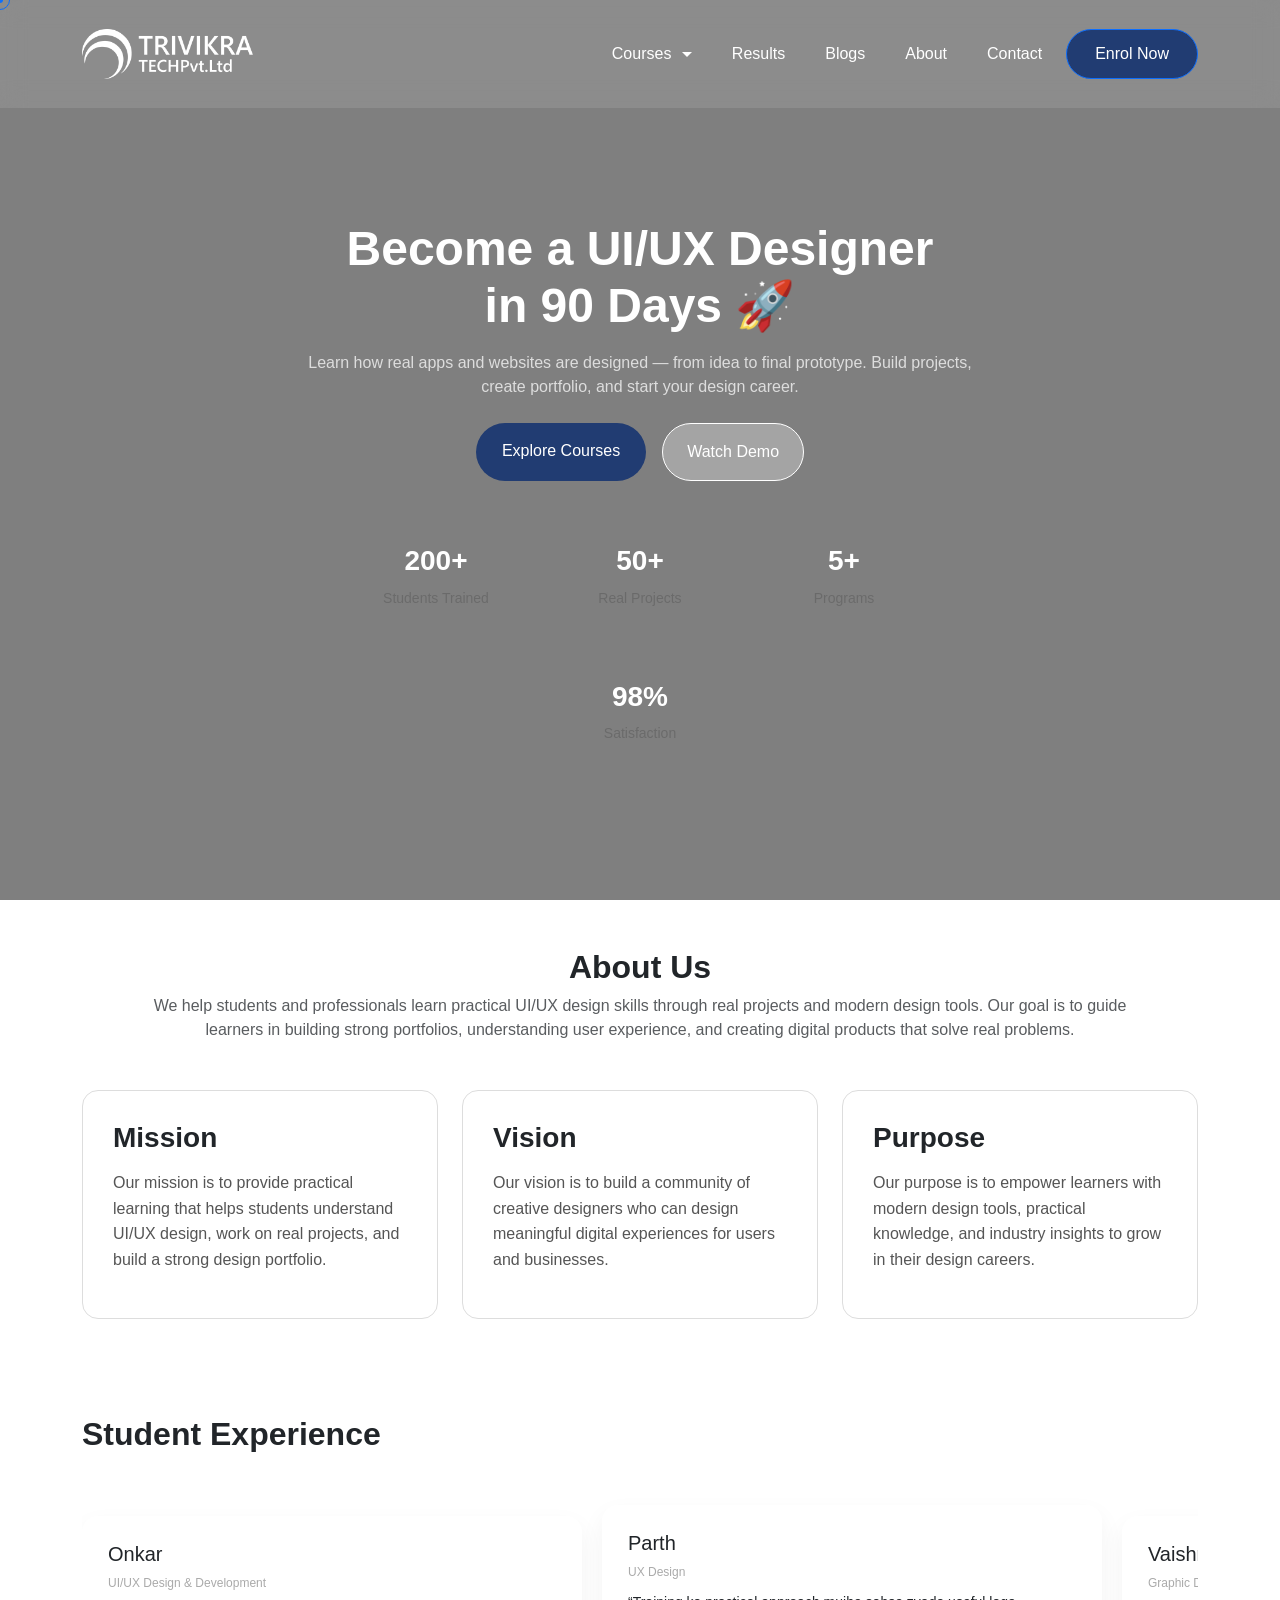
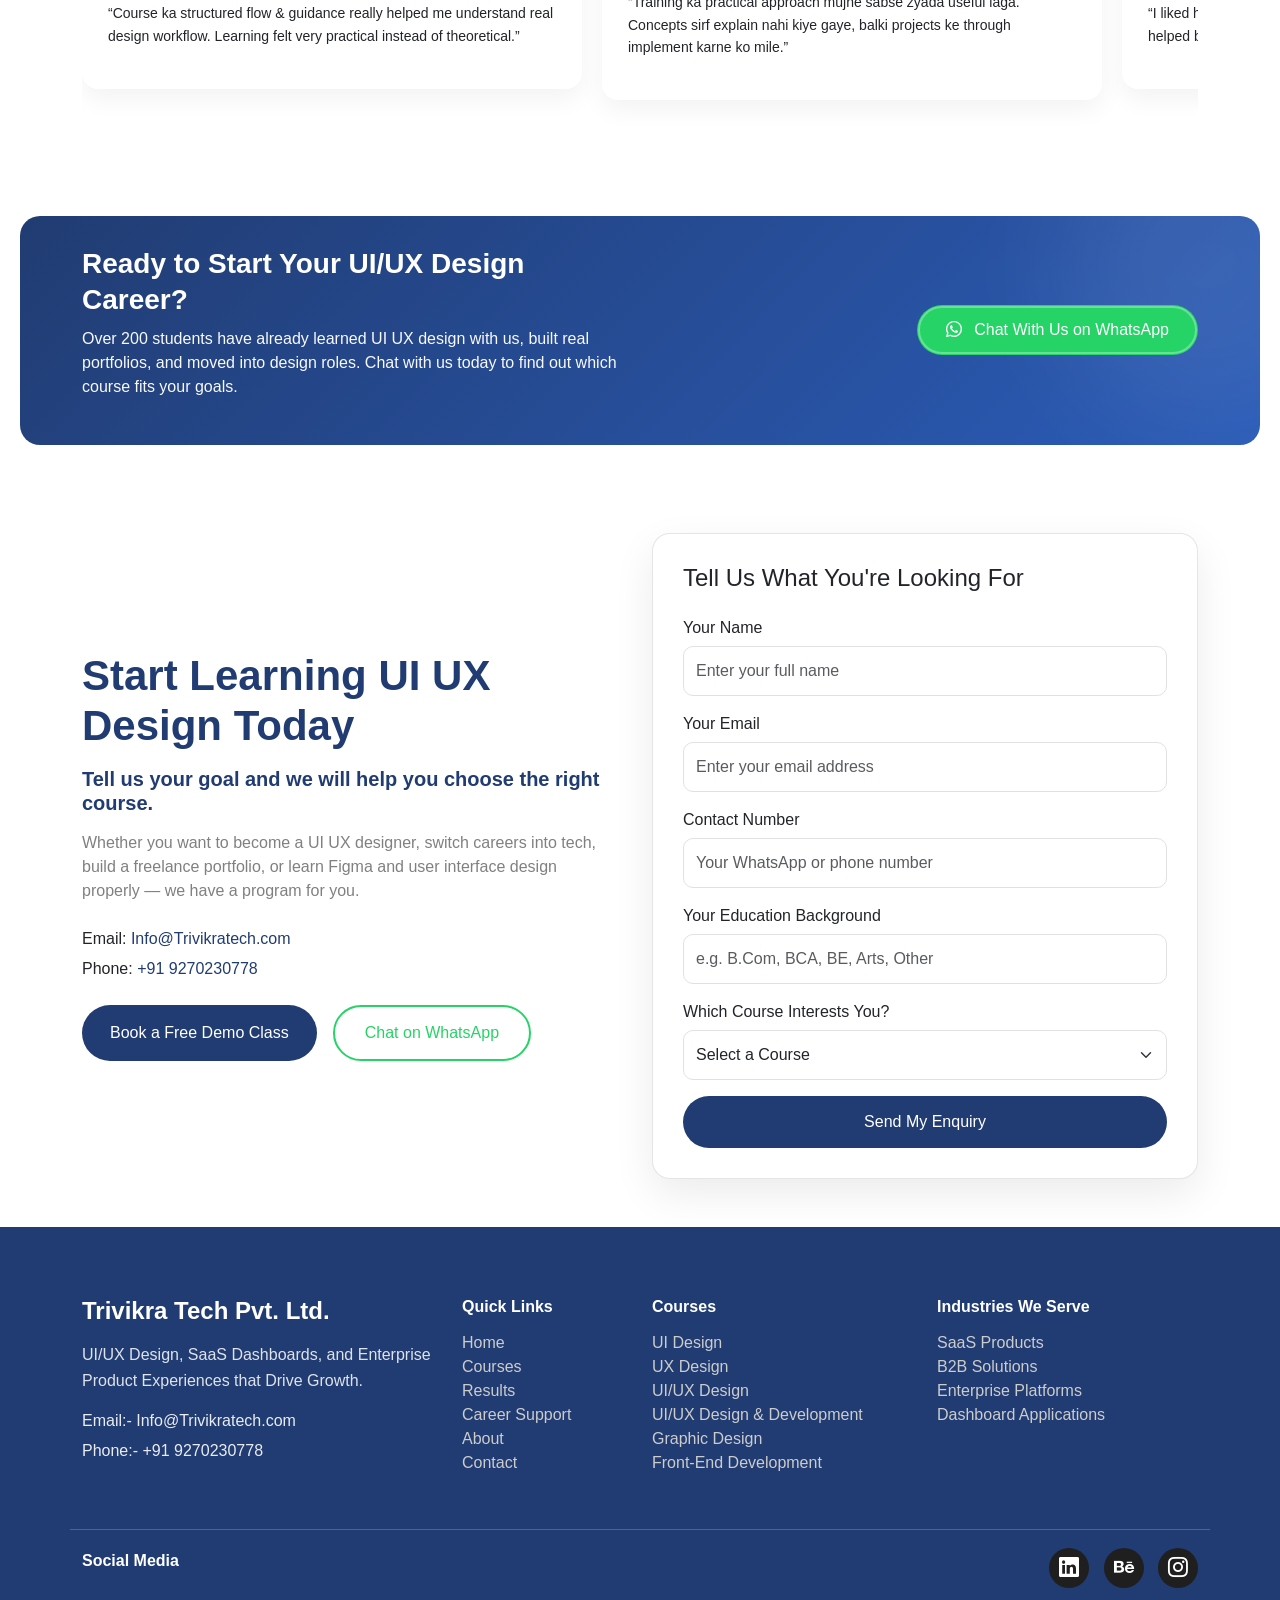
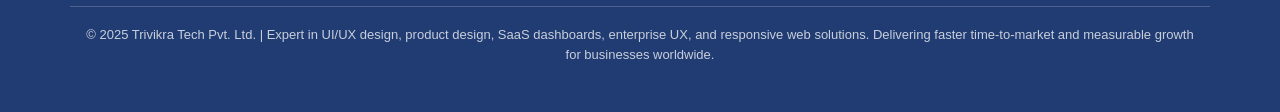
==== about.html @ 6dda4d97 "first commit" ====
<!DOCTYPE html>
<html lang="en">

<head>
    <meta charset="UTF-8">
    <title>about Page</title>
    <meta name="viewport" content="width=device-width, initial-scale=1">

    <!-- Bootstrap -->
    <link href="https://cdn.jsdelivr.net/npm/bootstrap@5.3.2/dist/css/bootstrap.min.css" rel="stylesheet">

    <!-- bootstrap-Icon -->
    <link rel="stylesheet" href="https://cdn.jsdelivr.net/npm/bootstrap-icons@1.11.1/font/bootstrap-icons.css">

    <link rel="stylesheet" href="style.css">
    <link rel="stylesheet" href="./css/course.css">
    <link rel="stylesheet" href="./css/result.css">
</head>

<body>

    <div class="custom-cursor"></div>
<div class="cursor-dot"></div>

    <!-- ✅ Navbar -->
    <nav class="navbar navbar-expand-lg fixed-top glass-nav py-4">
        <div class="container">
            <a class="navbar-brand d-flex align-items-center" href="/index.html">
                <img src="./assets/Logo-white.png" class="logo logo-white img-fluid" alt="Trivikra Tech Logo">

                <img src="./assets/Logo-color.png" class="logo logo-color img-fluid"
                    alt="Trivikra Tech UI UX Design Training">
            </a>

            <button class="navbar-toggler" type="button" data-bs-toggle="collapse" data-bs-target="#nav">
                <span class="navbar-toggler-icon"></span>
            </button>

            <div class="collapse navbar-collapse" id="nav">
                <ul class="navbar-nav ms-auto mb-2 mb-lg-0">

                    <!-- DROPDOWN -->
                    <li class="nav-item dropdown">
                        <a class="nav-link dropdown-toggle text-white" href="#course" role="button">
                            Courses
                        </a>

                        <ul class="dropdown-menu">
                            <li><a class="dropdown-item" href="/ui-design-course.html">UI Design</a></li>
                            <li><a class="dropdown-item" href="/ux-design-course.html">UX Design</a></li>
                            <li><a class="dropdown-item" href="/ui-ux-design-course.html">UI/UX Design</a></li>
                            <li><a class="dropdown-item" href="/ui-ux-development-course.html">UI/UX Design & Development</a></li>
                            <li><a class="dropdown-item" href="graphic-design-course.html">Graphic Design</a></li>
                            <li><a class="dropdown-item" href="frontend-development-course.html">Web Development</a></li>
                        </ul>
                    </li>

                    <li class="nav-item"><a class="nav-link text-white" href="/result.html">Results</a></li>
                    <li class="nav-item"><a class="nav-link text-white" href="/blog.html">Blogs</a></li>
                    <li class="nav-item"><a class="nav-link text-white" href="/about.html">About</a></li>
                    <li class="nav-item"><a class="nav-link text-white" href="/contact.html">Contact</a></li>
                </ul>

                <button class="btn btn-primary ms-lg-3 micro-btn" data-bs-toggle="modal" data-bs-target="#enrolModal">
                    Enrol Now
                </button>
            </div>
        </div>
    </nav>

    <!-- pop up Form -->
    <div class="modal fade" id="enrolModal" tabindex="-1">
        <div class="modal-dialog modal-dialog-centered">
            <div class="modal-content">

                <div class="modal-header">
                    <h5 class="modal-title">Start Your Career Journey</h5>
                    <button type="button" class="btn-close" data-bs-dismiss="modal"></button>
                </div>

                <div class="modal-body">

                    <input type="text" class="form-control mb-3" placeholder="Enter Name">
                    <input type="email" class="form-control mb-3" placeholder="Enter Email">
                    <input type="text" class="form-control mb-3" placeholder="Enter Contact No.">
                    <input type="text" class="form-control mb-3" placeholder="Enter Education">

                    <select class="form-select mb-3">
                        <option>Select Course</option>
                        <option>UI Design</option>
                        <option>UX Design</option>
                        <option>UI UX Design</option>
                        <option>UI UX Design & Development</option>
                        <option>Graphic Design</option>
                        <option>Web Development</option>
                    </select>

                    <button class="btn btn-primary w-100 micro-btn">
                        Submit
                    </button>

                </div>

            </div>
        </div>
    </div>

    <!-- ✅ Hero Section -->
    <section class="hero">

    <!-- Background Video -->
    <video autoplay muted loop playsinline class="bg-video">
        <source src="./assets/Trivikra Tech UI_UX Promo (1).mp4" type="video/mp4">
    </video>

    <!-- Overlay -->
    <div class="overlay"></div>

    <div class="container hero-content text-center">
        <div class="row justify-content-center">

            <div class="col-lg-8 text-white">

                <!-- Heading -->
                <h1 class="hero-title fw-bold">
                    Become a UI/UX Designer <br>
                    in 90 Days 🚀
                </h1>

                <!-- Subtext -->
                <p class="hero-subtext mt-3">
                    Learn how real apps and websites are designed — from idea to final prototype.
                    Build projects, create portfolio, and start your design career.
                </p>

                <!-- CTA -->
                <div class="mt-4 d-flex justify-content-center flex-wrap gap-3">
                    <a href="#course" class="btn btn-primary hero-btn">
                        Explore Courses
                    </a>

                    <a href="#demo" class="hero-secondary-btn  btn-outline-light hero-btn-outline">
                        Watch Demo
                    </a>
                </div>

                <!-- Stats -->
                <div class="row mt-5 justify-content-center stats">

                    <div class="col-6 col-md-3 stat-item">
                        <h3>200+</h3>
                        <small>Students Trained</small>
                    </div>

                    <div class="col-6 col-md-3 stat-item">
                        <h3>50+</h3>
                        <small>Real Projects</small>
                    </div>

                    <div class="col-6 col-md-3 stat-item">
                        <h3>5+</h3>
                        <small>Programs</small>
                    </div>

                    <div class="col-6 col-md-3 stat-item">
                        <h3>98%</h3>
                        <small>Satisfaction</small>
                    </div>

                </div>

            </div>

        </div>
    </div>
</section>

    <!-- About Section -->
    <section class="mv-section py-5">
        <div class="container">

            <!-- About Us Intro -->
            <div class="about-intro text-center mb-5">
                <h2 class="fw-bold">About Us</h2>
                <p class="text-muted mx-auto" style="max-width:1000px;">
                    We help students and professionals learn practical UI/UX design skills through
                    real projects and modern design tools. Our goal is to guide learners in building
                    strong portfolios, understanding user experience, and creating digital products
                    that solve real problems.
                </p>
            </div>

            <div class="row g-4">

                <!-- Mission -->
                <div class="col-lg-4 col-md-6">
                    <div class="mv-card">
                        <h3>Mission</h3>
                        <p>
                            Our mission is to provide practical learning that helps students understand
                            UI/UX design, work on real projects, and build a strong design portfolio.
                        </p>
                    </div>
                </div>

                <!-- Vision -->
                <div class="col-lg-4 col-md-6">
                    <div class="mv-card">
                        <h3>Vision</h3>
                        <p>
                            Our vision is to build a community of creative designers who can design
                            meaningful digital experiences for users and businesses.
                        </p>
                    </div>
                </div>

                <!-- Purpose -->
                <div class="col-lg-4 col-md-6">
                    <div class="mv-card">
                        <h3>Purpose</h3>
                        <p>
                            Our purpose is to empower learners with modern design tools, practical
                            knowledge, and industry insights to grow in their design careers.
                        </p>
                    </div>
                </div>

            </div>

        </div>
    </section>



    <!-- reviews -->
    <section class="student-section py-5">

        <div class="container">

            <h2 class="fw-bold mb-4">Student Experience</h2>

            <!-- Slider Wrapper -->
            <div class="slider">

                <div class="slide-track">

                    <!-- Card -->
                    <div class="review-card">
                        <h5>Onkar</h5>
                        <span class="course">UI/UX Design & Development</span>
                        <p>
                            “Course ka structured flow & guidance really helped me understand
                            real design workflow. Learning felt very practical instead of theoretical.”
                        </p>
                    </div>

                    <div class="review-card">
                        <h5>Parth</h5>
                        <span class="course">UX Design</span>
                        <p>
                            “Training ka practical approach mujhe sabse zyada useful laga.
                            Concepts sirf explain nahi kiye gaye, balki projects ke through implement karne ko mile.”
                        </p>
                    </div>

                    <div class="review-card">
                        <h5>Vaishnavi</h5>
                        <span class="course">Graphic Design</span>
                        <p>
                            “I liked how the sessions were easy to understand.
                            Hands-on practice helped build confidence while working on real projects.”
                        </p>
                    </div>

                    <!-- Duplicate for Infinite Effect 🔥 -->
                    <div class="review-card">
                        <h5>Onkar</h5>
                        <span class="course">UI/UX Design & Development</span>
                        <p>
                            “Course ka structured flow & guidance really helped me understand
                            real design workflow. Learning felt very practical instead of theoretical.”
                        </p>
                    </div>

                    <div class="review-card">
                        <h5>Parth</h5>
                        <span class="course">UX Design</span>
                        <p>
                            “Training ka practical approach mujhe sabse zyada useful laga.
                            Concepts sirf explain nahi kiye gaye, balki projects ke through implement karne ko mile.”
                        </p>
                    </div>

                    <div class="review-card">
                        <h5>Vaishnavi</h5>
                        <span class="course">Graphic Design</span>
                        <p>
                            “I liked how the sessions were easy to understand.
                            Hands-on practice helped build confidence while working on real projects.”
                        </p>
                    </div>

                </div>
            </div>
        </div>
    </section>



    <!-- ✅ CONNECT BANNER -->
    <!-- PURPOSE: Emotional CTA — speaks to career-switcher audience directly -->
    <section class="connect d-flex align-items-center">
        <div class="container">
            <div class="row align-items-center">

                <div class="col-lg-6 text-center text-lg-start">
                    <h2 class="learn-text fw-bold text-white">
                        Ready to Start Your UI/UX Design Career?
                    </h2>
                    <p class="text-light mt-2">
                        Over 200 students have already learned UI UX design with us, built real portfolios,
                        and moved into design roles. Chat with us today to find out which course fits your goals.
                    </p>
                </div>

                <div class="col-lg-6 text-center text-lg-end mt-4 mt-lg-0">
                    <a href="https://wa.me/919270230778?text=Hi%20Trivikra%20Tech,%20I%20am%20interested%20in%20your%20UI%20UX%20design%20courses."
                        target="_blank" rel="noopener noreferrer" class="btn whats-app"
                        aria-label="Connect with Trivikra Tech on WhatsApp to learn about UI UX courses">
                        <i class="bi bi-whatsapp me-2" aria-hidden="true"></i>
                        Chat With Us on WhatsApp
                    </a>
                </div>

            </div>
        </div>
    </section>




    <!-- ========Form ====== -->
    <section class="contact-section py-5">
        <div class="container">
            <div class="row align-items-center">

                <!-- LEFT CONTENT -->
                <div class="col-lg-6 mb-5 mb-lg-0">

                    <h2 class="contact-heading">
                        Start Learning UI UX Design Today
                    </h2>

                    <h5 class="contact-subheading mt-3">
                        Tell us your goal and we will help you choose the right course.
                    </h5>

                    <p class="contact-text mt-3">
                        Whether you want to become a UI UX designer, switch careers into tech,
                        build a freelance portfolio, or learn Figma and user interface design properly —
                        we have a program for you.
                    </p>

                    <div class="contact-info mt-4">
                        <p>Email: <a href="mailto:Info@Trivikratech.com">Info@Trivikratech.com</a></p>
                        <p>Phone: <a href="tel:+919270230778">+91 9270230778</a></p>
                    </div>

                    <div class="d-flex flex-wrap gap-3 mt-4">
                        <button class="demo-btn" type="button">Book a Free Demo Class</button>

                        <a href="https://wa.me/919270230778?text=Hi%20Trivikra%20Tech,%20I%20am%20interested%20in%20your%20UI%20UX%20design%20courses."
                            target="_blank" class="btn whatsapp-btn">
                            Chat on WhatsApp
                        </a>
                    </div>

                </div>

                <!-- RIGHT FORM -->
                <div class="col-lg-6">

                    <form class="contact-form-card">

                        <h4 class="mb-4">Tell Us What You're Looking For</h4>

                        <!-- NAME -->
                        <div class="mb-3">
                            <label for="contactName">Your Name</label>
                            <input type="text" id="contactName" class="form-control" placeholder="Enter your full name"
                                required>
                        </div>

                        <!-- EMAIL -->
                        <div class="mb-3">
                            <label for="contactEmail">Your Email</label>
                            <input type="email" id="contactEmail" class="form-control"
                                placeholder="Enter your email address" required>
                        </div>

                        <!-- PHONE -->
                        <div class="mb-3">
                            <label for="contactPhone">Contact Number</label>
                            <input type="tel" id="contactPhone" class="form-control"
                                placeholder="Your WhatsApp or phone number" required>
                        </div>

                        <!-- EDUCATION -->
                        <div class="mb-3">
                            <label for="contactEducation">Your Education Background</label>
                            <input type="text" id="contactEducation" class="form-control"
                                placeholder="e.g. B.Com, BCA, BE, Arts, Other">
                        </div>

                        <!-- COURSE -->
                        <div class="mb-3">
                            <label for="contactService">Which Course Interests You?</label>
                            <select id="contactService" class="form-select" required>
                                <option value="">Select a Course</option>
                                <option>UI Design</option>
                                <option>UX Design</option>
                                <option>UI/UX Design</option>
                                <option>UI/UX Design & Development</option>
                                <option>Front-end Development</option>
                                <option>Graphic Design</option>
                                <option>Not Sure — Help Me Choose</option>
                            </select>
                        </div>

                        <!-- BUTTON -->
                        <button type="button" class="btn submit-btn w-100">
                            Send My Enquiry
                        </button>

                    </form>

                </div>

            </div>
        </div>
    </section>


    <!-- ========Footer========= -->
    <footer class="footer-section">
        <div class="container">

            <div class="row footer-top">

                <!-- LEFT BRAND -->
                <div class="col-lg-4 col-md-6 mb-4">

                    <h4 class="footer-title">Trivikra Tech Pvt. Ltd.</h4>

                    <p class="footer-text mt-3">
                        UI/UX Design, SaaS Dashboards, and Enterprise
                        Product Experiences that Drive Growth.
                    </p>

                    <!-- Contact -->
                    <div class="footer-contact mt-3">
                        <p>Email:- Info@Trivikratech.com</p>
                        <p>Phone:- +91 9270230778</p>
                    </div>

                </div>

                <!-- QUICK LINKS -->
                <div class="col-lg-2 col-md-6 col-6 mb-4">
                    <h6 class="footer-heading">Quick Links</h6>
                    <ul class="footer-links">
                        <li><a href="/">Home</a></li>
                        <li><a href="/#course">Courses</a></li>
                        <li><a href="/result.html">Results</a></li>
                        <li><a href="/career.html">Career Support</a></li>
                        <li><a href="/about.html">About</a></li>
                        <li><a href="/contact.html">Contact</a></li>
                    </ul>
                </div>

                <!-- COURSES -->
                <div class="col-lg-3 col-md-6 col-6 mb-4">
                    <h6 class="footer-heading">Courses</h6>
                    <ul class="footer-links">
                        <li><a href="/ui-design-course.html">UI Design</a></li>
                        <li><a href="/ux-design-course.html">UX Design</a></li>
                        <li><a href="/ui-ux-design-course.html">UI/UX Design</a></li>
                        <li><a href="/ui-ux-development-course.html">UI/UX Design & Development</a></li>
                        <li><a href="/graphic-design-course.html">Graphic Design</a></li>
                        <li><a href="/frontend-development-course.html">Front-End Development</a></li>
                    </ul>
                </div>

                <!-- INDUSTRIES -->
                <div class="col-lg-3 col-md-6 mb-4">
                    <h6 class="footer-heading">Industries We Serve</h6>
                    <ul class="footer-links">
                        <li><a href="#">SaaS Products</a></li>
                        <li><a href="#">B2B Solutions</a></li>
                        <li><a href="#">Enterprise Platforms</a></li>
                        <li><a href="#">Dashboard Applications</a></li>
                    </ul>
                </div>

            </div>

            <!-- SOCIAL -->
            <div class="row footer-middle align-items-center">

                <div class="col-md-6 mb-3 mb-md-0">
                    <h6 class="footer-heading">Social Media</h6>
                </div>

                <div class="col-md-6 text-md-end footer-social">
                    <a href="https://www.linkedin.com/company/trivikratech">
                        <i class="bi bi-linkedin"></i>
                    </a>
                    <a href="https://www.linkedin.com/company/trivikratech">
                        <i class="bi bi-behance"></i>
                    </a>
                    <a href="https://www.linkedin.com/company/trivikratech">
                        <i class="bi bi-instagram"></i>
                    </a>

                </div>

            </div>

            <!-- COPYRIGHT -->
            <div class="row footer-bottom">
                <div class="col text-center">
                    <p>
                        © 2025 Trivikra Tech Pvt. Ltd. | Expert in UI/UX design, product design,
                        SaaS dashboards, enterprise UX, and responsive web solutions.
                        Delivering faster time-to-market and measurable growth for businesses worldwide.
                    </p>
                </div>
            </div>

        </div>
    </footer>

    <!-- Bootstrap JS -->
    <script src="https://cdn.jsdelivr.net/npm/bootstrap@5.3.2/dist/js/bootstrap.bundle.min.js"></script>
    <script src="script.js"></script>

</body>

</html>
---- style.css ----
/* ================= RESET ================= */

body,
html {
  margin: 0;
  padding: 0;
  font-family: 'Segoe UI', sans-serif;
  height: 100%;
  cursor: none;
}





/* Main cursor circle */
.custom-cursor {
  width: 20px;
  height: 20px;
  border: 1px solid #0d6efd;
  border-radius: 50%;
  position: fixed;
  pointer-events: none;
  transform: translate(-50%, -50%);
  transition:
    width 0.2s ease,
    height 0.2s ease,
    background 0.2s ease,
    transform 0.1s ease;
  z-index: 999999;
}

/* Cursor inner dot */
.cursor-dot {
  width: 6px;
  height: 6px;
  background: #0d6efd;
  border-radius: 50%;
  position: fixed;
  pointer-events: none;
  transform: translate(-50%, -50%);
  z-index: 999999;
}

/* Hover effect */
.custom-cursor.hover {
  width: 30px;
  height: 30px;
  background: rgba(13, 110, 253, 0.1);
}

/* Disable cursor on mobile */
@media (max-width:768px) {

  body {
    cursor: auto;
  }

  .custom-cursor,
  .cursor-dot {
    display: none;
  }

}


/* ================= NAVBAR ================= */


/* Glass Navbar */
.glass-nav {
  font-size: 16px;
  font-weight: 200;
  background: rgba(255, 255, 255, 0.1) !important;
  backdrop-filter: blur(12px);
  -webkit-backdrop-filter: blur(12px);
  transition: all 0.35s ease;
  z-index: 9999;
  padding: 14px 0;
}

/* Scrolled */
.glass-nav.scrolled {
  background: white !important;
  box-shadow: 0 8px 30px rgba(0, 0, 0, 0.08);
  backdrop-filter: blur(6px);
  padding: 10px 0;
}

/* Links */
.glass-nav.scrolled .nav-link {
  color: black !important;
}

/* Desktop spacing */
@media (min-width: 992px) {
  .navbar-nav {
    gap: 24px;
  }
}

/* Toggler icon fix */
.navbar-toggler-icon {
  filter: invert(1);
}

.glass-nav.scrolled .navbar-toggler-icon {
  filter: invert(0);
}

/* ================= NAV UNDERLINE ================= */

.navbar-nav .nav-link:not(.dropdown-toggle) {
  position: relative;
  display: inline-block;
  padding-bottom: 5px;
}

.navbar-nav .nav-link:not(.dropdown-toggle)::after {
  content: "";
  position: absolute;
  left: 50%;
  bottom: 0;
  width: 0%;
  height: 2px;
  background: #ffffff;
  transition: all 0.3s ease;
  transform: translateX(-50%);
}

.navbar-nav .nav-link:not(.dropdown-toggle):hover::after {
  width: 100%;
}

/* Scroll pe underline dark */
.glass-nav.scrolled .nav-link:not(.dropdown-toggle)::after {
  background: #213C72;
}

/* Fix dropdown arrow */
.dropdown-toggle::after {
  margin-left: 6px;
  vertical-align: middle;
  border-top: 0.35em solid currentColor;
  border-right: 0.35em solid transparent;
  border-left: 0.35em solid transparent;
  border-bottom: 0;
}

/* ================= DROPDOWN ANIMATION ================= */

.dropdown-menu {
  background: white;
  border-radius: 10px;
  padding: 10px;
  opacity: 0;
  visibility: hidden;
  transform: translateY(-10px);
  transition: all 0.25s ease;
}

.dropdown-menu.show {
  opacity: 1;
  visibility: visible;
  transform: translateY(0);
}


/* ================= LOGO ================= */

.logo {
  height: 50px;
  width: auto;
  transition: all 0.3s ease;
}

.logo-color {
  display: none;
}


/* Logo Control */
.logo-color {
  display: none;
}

.glass-nav.scrolled .logo-white {
  display: none;
}

.glass-nav.scrolled .logo-color {
  display: block;
}

/* Tablet */
@media (max-width: 992px) {
  .logo {
    height: 50px;
  }
}

/* Mobile */
@media (max-width: 576px) {
  .logo {
    height: 40px;
  }
}

/* ================= DROPDOWN ================= */

.dropdown-menu {
  background: rgba(255, 255, 255, 0.85); /* more solid */
  backdrop-filter: blur(10px);
  -webkit-backdrop-filter: blur(10px);

  border: 1px solid rgba(0, 0, 0, 0.08);
  border-radius: 12px;
  padding: 12px;

  display: block;
  opacity: 0;
  transform: translateY(-10px);
  visibility: hidden;

  box-shadow: 0 15px 40px rgba(0, 0, 0, 0.2);

  transition: all 0.25s ease;
}

.dropdown-menu.show {
  opacity: 1;
  transform: translateY(0);
  visibility: visible;
  animation: smoothDrop 0.3s ease;

  box-shadow: 0 18px 45px rgba(0, 0, 0, 0.22);
}

@keyframes smoothDrop {
  0% {
    transform: translateY(-6px);
  }

  100% {
    transform: translateY(0);
  }
}

.dropdown-item {
  color: #111; /* darker text */
  font-weight: 500;
}

.dropdown-item:hover {
  border-radius: 50px;
  background: #213C72;
  color: #fff;
}

.dropdown-item:active {
  
  transform: scale(0.96);
  background: rgba(33, 60, 114, 0.9);
  color: white;
}


/*  Stats */
.stats {
  margin: auto;
  max-width: 900px;   /* responsive width */
  width: 100%;
  gap: 20px;
}

.stat-item {
  text-align: center;
  padding: 15px;
}

.stat-item h3 {
  font-size: 28px;
  font-weight: 700;
}

.stat-item small {
  color: #666;
}

/* ================= HERO ================= */

.hero {
  position: relative;
  min-height: 100vh;
  display: flex;
  align-items: center;
  overflow: hidden;
}

/* VIDEO */
.bg-video {
  position: absolute;
  width: 100%;
  height: 100%;
  object-fit: cover;
  filter: blur(3px) brightness(0.7);
  transform: scale(1.05);
}

/* OVERLAY */
.overlay {
  position: absolute;
  inset: 0;
  background: linear-gradient(
    135deg,
    rgba(0, 0, 0, 0.7),
    rgba(33, 60, 114, 0.6)
  );
}

/* CONTENT */
.hero {
  position: relative;
  min-height: 100vh;
  display: flex;
  align-items: center;
  overflow: hidden;
}

.bg-video {
  position: absolute;
  width: 100%;
  height: 100%;
  object-fit: cover;
}

.overlay {
  position: absolute;
  inset: 0;
  background: rgba(0, 0, 0, 0.5);
}

.hero-content {
  position: relative;
  z-index: 2;
  margin-top: 100px;
}

.main-content{
  max-width: 1120px;
  margin: 0 auto;
}

.hold-content{
  max-width: 870px;
  width: 100%;
  margin: 0 auto;
}

.hero-title {
  font-size: 48px;
  line-height: 1.2;
}

.hero-subtext {
  font-size: 16px;
  color: #ddd;
  max-width: 700px;
  margin: 0 auto;
}

.hero-btn {
  border: none;
    padding: 16px 26px;
    border-radius: 50px;
    background: #213C72;
    font-weight: 500;
    transition: 0.3s;
}

.hero-btn:hover{
  border: none;
  background: #213C72;
  transform: translateY(-3px);
   box-shadow: 0 15px 40px rgba(0, 0, 0, 0.2);
}


.hero-secondary-btn {
    border: 1px solid white;
    padding: 16px 24px;
    border-radius: 50px;
    background: #ffffff4a;
    color: white;
    text-decoration: none;
    font-size: 16px;
    font-weight: 100;
    transition: 0.3s;
}


.hero-secondary-btn:hover{
  transform: translateY(-3px);
  box-shadow: 0 15px 40px rgba(0, 0, 0, 0.2);
}


@media (max-width: 768px) {
  .hero-title { font-size: 28px; }
  .hero-content { margin-top: 60px; }
}



/* ================= FORM CARD ================= */

.form-card {
  /* margin: 0px 30px; */
  background: white;
  padding: 35px;
  border-radius: 15px;
  box-shadow: 0 15px 40px rgba(0, 0, 0, 0.2);
}

/* Desktop breathing space */
@media (min-width: 992px) {
  .form-card {
    margin-left: 100px;
  }
}

/* ================= STATS ================= */

.stat-item {
  margin-bottom: 20px;
}

.counter {
  font-weight: bold;
  font-size: 24px;
  display: flex;
  justify-content: center;
  align-items: center;

  min-width: 90px;
  /* min-height: 40px; */

  font-variant-numeric: tabular-nums;
}

.number {
  display: inline-block;
  min-width: 45px;
  text-align: center;
}

.suffix {
  margin-left: 2px;
}

.stats small {
  font-weight: 100;
  font-size: 14px;
  opacity: 0.8;
}

/* ================= DEMO SECTION ================= */

.demo-section {
  background: #fff;
}

/* Heading */
.demo-section h2 {
  font-size: 34px;
}

.demo-section .lead {
  font-size: 16px;
  color: #666;
  max-width: 1100px;
  margin: auto;
  font-weight: 100;
}

.demo-text p{
  font-size: 16px;
  font-weight: 100;
}

/* ================= BOX ================= */

.demo-box {
  border: 1px solid #eee;
  border-radius: 16px;
  padding: 40px 20px;
}

/* ================= VIDEO ================= */

.video-wrapper {
    position: relative;
    border-radius: 12px;
    overflow: hidden;
    background: #000;
}

.center-play {
    position: absolute;
    top: 50%;
    left: 50%;
    transform: translate(-50%, -50%);
    font-size: 50px;
    color: white;
    cursor: pointer;
}

.custom-controls {
    position: absolute;
    bottom: 0;
    width: 100%;
    padding: 8px;
    background: rgba(0,0,0,0.6);
    display: flex;
    gap: 8px;
    align-items: center;
}

.video-list {
    max-height: 500px;
    overflow-y: auto;
}

.video-item {
    display: flex;
    gap: 10px;
    margin-bottom: 12px;
    cursor: pointer;
    padding: 8px;
    border-radius: 8px;
    transition: 0.3s;
}

.video-item:hover {
    background: #f1f6ff;
    transform: translateY(-3px);
}

.thumb {
    width: 170px;
    border-radius: 6px;
}

.more-demo{
  font-size: 32px;
  font-weight: 600;
  margin-left: 8px;
}

.free-demo {
    background: #213C72;
    color: #fff;
    padding: 12px 28px;
    border-radius: 50px;
    transition: 0.3s;
}

/* video sroll effect */
.video-list {
  max-height: 400px;   /* height control */
  overflow-y: auto;    /* vertical scroll */
  padding-right: 10px;
}

/* optional spacing */
.video-item {
  display: flex;
  gap: 12px;
  margin-bottom: 15px;
  cursor: pointer;
}

/* thumbnail size */
.thumb {
  width: 120px;
  height: 120px;
  object-fit: cover;
  border-radius: 6px;
}



/* Play button */
.center-play {
  position: absolute;
  top: 50%;
  left: 50%;
  transform: translate(-50%, -50%);
  width: 70px;
  height: 70px;
  background: #fff;
  border-radius: 50%;
  display: flex;
  align-items: center;
  justify-content: center;
  color: #213C72;
  font-size: 24px;
  transition: 0.3s;
}

.video-wrapper:hover .center-play {
  background: #213C72;
  color: #fff;
  transform: translate(-50%, -50%) scale(1.1);
}

.video-item h6{
  font-size: 24px;
}

.video-item p{
  font-size: 16px;
}

/* Controls */
.custom-controls {
  position: absolute;
  bottom: 10px;
  left: 15px;
  right: 15px;
  display: flex;
  gap: 10px;
  opacity: 0;
  transition: 0.3s;
}

.video-wrapper:hover .custom-controls {
  opacity: 1;
}

/* ================= CONTENT ================= */

.demo-box h3 {
  font-size: 26px;
}

.demo-box p {
  color: #666;
  max-width: 600px;
  margin: auto;
}

/* ================= TOOLS ================= */

.tool-card {
  padding: 10px;
}

.tool-img {
  max-height: 45px;
  transition: 0.3s;
}

.tool-card:hover .tool-img {
  transform: scale(1.15);
}

/* ================= BUTTONS ================= */

.explore-btn {
  border: 1px solid #ccc;
  padding: 12px 28px;
  border-radius: 50px;
}

.explore-btn:hover {
  background: #213C72;
  color: #fff;
}

.micro-btn {
  background: #213C72;
  color: #fff;
  padding: 12px 28px;
  border-radius: 50px;
  transition: 0.3s;

}

.micro-btn:hover {
  background: #2b4e95;
  transform: translateY(-3px);
  box-shadow: 0 10px 25px rgba(0,0,0,0.3);
}

/* ================= CARDS ================= */

.demo-card {
  border: 1px solid #eee;
  border-radius: 12px;
  overflow: hidden;
  transition: 0.3s;
}

.demo-card video {
  height: 200px;
  object-fit: cover;
}

.demo-card:hover {
  transform: translateY(-4px);
}

/* Watch button */
.watch-btn {
  position: absolute;
  top: 50%;
  left: 50%;
  transform: translate(-50%, -50%);
  background: #213C72;
  color: #fff;
  padding: 10px 22px;
  border-radius: 30px;
  opacity: 0;
  transition: 0.3s;
}

.demo-card:hover .watch-btn {
  opacity: 1;
}

/* ================= RESPONSIVE ================= */

@media (max-width: 768px) {

  .demo-section h2 {
    font-size: 24px;
  }

  .demo-box {
    padding: 20px 10px;
  }

  .center-play {
    width: 55px;
    height: 55px;
    font-size: 18px;
  }

  .watch-btn {
    opacity: 1;
  }
}



.demo-heading {
  text-align: center;
  font-size: 32px;
  font-weight: 600;
  margin-bottom: 20px;
}


/* ================= MODAL ================= */

.modal-content {
  border-radius: 15px;
  border: none;
  box-shadow: 0 20px 60px rgba(0, 0, 0, 0.25);
}

.modal-header {
  border-bottom: none;
}

.modal-body {
  padding: 30px;
}

/* ================= BENEFITS SECTION ================= */

/* CARD BASE */
.benefit-card {
  color: #213C72;
  background: white;
  border-radius: 18px;
  padding: 28px;
  height: 100%;
  position: relative;
  border: 1px solid rgba(0, 0, 0, 0.08);
  transition: all 0.35s ease;
  cursor: pointer;
  overflow: hidden;
}

/* GRADIENT HOVER LAYER */
.benefit-card::before {
  content: "";
  position: absolute;
  inset: 0;
  background: linear-gradient(135deg, #213C72, #ffffff);
  opacity: 0;
  transition: 0.4s ease;
  z-index: 0;
}

/* TEXT ABOVE LAYER */
.benefit-card * {
  position: relative;
  z-index: 2;
}

/* TYPOGRAPHY */
.benefit-card h3 {
  font-size: 20px;
  font-weight: 500;
  transition: 0.3s;
}

.benefit-card p {
  font-size: 15px;
  color: #666;
  font-weight: 400;
  transition: 0.3s;
}

.benefit-number {
  font-size: 34px;
  font-weight: bold;
  margin-bottom: 15px;
  transition: 0.3s;
}

/* ARROW */
.arrow {
  position: absolute;
  bottom: 20px;
  right: 25px;
  font-size: 22px;
  color: #f59e0b;
  transition: all 0.3s ease;
}

/* ✨ HOVER EFFECT */
.benefit-card:hover {
  transform: translateY(-10px) scale(1.02);
  box-shadow: 0 25px 60px rgba(0, 0, 0, 0.15);
}

/* SHOW GRADIENT */
.benefit-card:hover::before {
  opacity: 1;
}

/* TEXT COLOR CHANGE */
.benefit-card:hover h3,
.benefit-card:hover p,
.benefit-card:hover .benefit-number {
  color: white;
}

/* ARROW ANIMATION */
.benefit-card:hover .arrow {
  transform: translateX(6px) translateY(-6px) scale(1.1);
  color: white;
}

/* ✨ SUBTLE GLOW */
.benefit-card:hover {
  box-shadow: 0 20px 60px rgba(33, 60, 114, 0.4);
}

.benefit-card::after {
  content: "";
  position: absolute;
  top: -100%;
  left: -100%;
  width: 200%;
  height: 200%;
  background: linear-gradient(
    120deg,
    transparent,
    rgba(255,255,255,0.2),
    transparent
  );
  transform: rotate(25deg);
  transition: 0.6s;
}

.benefit-card:hover::after {
  top: 100%;
  left: 100%;
}




/* =======Course========= */

.courses-section p{
  font-weight: 100;
  font-size: 16px;
}


.course-card {
  background: #fff;
  border-radius: 16px;
  overflow: hidden;
  transition: 0.3s;
  box-shadow: 0 5px 20px rgba(0,0,0,0.08);
}

.course-card:hover {
  transform: translateY(-8px);
}

.course-img {
  width: 100%;
  height: 220px;
  object-fit: cover;
}

.course-body {
  padding: 15px;
}

.tags span {
  background: #f1f1f1;
  padding: 4px 10px;
  font-size: 12px;
  border-radius: 20px;
  margin-right: 5px;
}

.author {
  font-size: 12px;
  color: gray;
  margin-top: 10px;
}

.course-body h3 {
  font-size: 18px;
  margin: 10px 0;
}

.course-btn {
  color: gray;
  background: white;
    font-weight: 100;
    border-radius: 50px;
    border: 1px solid rgb(202, 202, 202);
    padding: 12px 16px;
    transition: 0.3s;
}

.course-btn:hover{
  background: #213c72;
  color: white;
  transform: translateY(-3px);

}

/* Swiper */
/* slider container fix */
.courseSwiper {
  position: relative;
  padding: 40px 50px; /* arrows ke liye space */
}

/* arrows common */
.swiper-button-next,
.swiper-button-prev {
  background: #000;
  width: 45px;
  height: 45px;
  border-radius: 50%;
  color: #fff;
  top: 50%;
  transform: translateY(-50%);
  z-index: 10;
}

/* remove default arrow */
.swiper-button-next::after,
.swiper-button-prev::after {
  display: none;
}

/* custom icons */
.swiper-button-next {
  right: 0;
}
.swiper-button-prev {
  left: 0;
}

/* arrow icon using font */
.swiper-button-next::before,
.swiper-button-prev::before {
  font-family: "bootstrap-icons";
  font-size: 20px;
}

.swiper-button-next::before {
  content: "\f285"; /* right arrow */
}

.swiper-button-prev::before {
  content: "\f284"; /* left arrow */
}


/* normal dots */
.swiper-pagination-bullet {
  background: #0dfd6e;
  opacity: 0.5;
}

/* active dot */
.swiper-pagination-bullet-active {
  background: #213C72;
  opacity: 1;
}

/*===== Demo ===== */

video::-webkit-media-controls-panel {
  background-color: rgba(33, 60, 114, 0.9);
}

video::-webkit-media-controls-play-button {
  filter: invert(1);
}

video::-webkit-media-controls-current-time-display,
video::-webkit-media-controls-time-remaining-display {
  color: white;
}

video::-webkit-media-controls-timeline {
  filter: hue-rotate(200deg);
}

/* controls up here */

/* .demo-section {
  background: #f5f6f8;
} */

.demo-box {
  /* background: #213C72; */
  border: none;

  padding: 30px;
  overflow: hidden;
  /* Important */
}

/* VIDEO FIX */
.video-wrapper {
  position: relative;
  width: 100%;
  aspect-ratio: 16/9;

  overflow: hidden;
  background: black;
  cursor: pointer;
}

.video-wrapper video {
  width: 100%;
  height: 100%;
  object-fit: cover;
}

/* Gradient Overlay */
.video-overlay {
  position: absolute;
  bottom: 0;
  left: 0;
  right: 0;
  height: 40%;
  background: linear-gradient(to top, rgba(0, 0, 0, 0.7), transparent);
  pointer-events: none;
}

/* Center Play */
.review-heading {
    margin: 0 auto 16px;
    font-size: 42px;
    font-weight: 600;
    text-align: center;
}


.center-play {
  position: absolute;
  top: 50%;
  left: 50%;
  transform: translate(-50%, -50%);
  width: 80px;
  height: 80px;
  background: rgba(255, 255, 255, 0.9);
  border-radius: 50%;
  display: flex;
  align-items: center;
  justify-content: center;
  font-size: 30px;
  color: #213C72;
  transition: 0.3s ease;
}

.verified-badge {
    font-size: 12px;
    color: #4CAF50;
    background: rgba(76, 175, 80, 0.1);
    padding: 3px 8px;
    border-radius: 20px;
    display: inline-flex;
    align-items: center;
    gap: 4px;
}

.verified-badge i {
    font-size: 14px;
}

.center-play:hover {
  transform: translate(-50%, -50%) scale(1.1);
}

/* Controls */
.custom-controls {
  position: absolute;
  bottom: 0px;
  left: 0px;
  right: 15px;
  display: flex;
  align-items: center;
  gap: 10px;
  opacity: 0;
  transition: opacity 0.3s ease;
}

.video-wrapper:hover .custom-controls {
  opacity: 1;
}

.custom-controls button {
  background: none;
  border: none;
  color: white;
  font-size: 18px;
  cursor: pointer;
}

.custom-controls input[type="range"] {
  flex: 1;
}

.custom-controls span {
  color: white;
  font-size: 14px;
}

/* RIGHT SIDE TEXT */
.demo-box h5 {
  font-size: 20px;
}



.tool-text {
  font-size: 10px;
}

.demo-para {
  font-size: 16px;
  font-weight: 100;
}

.demo-dec {
  font-size: 14px;
  font-weight: 100;
}

.small {
  font-size: 10px;
}


/* Review Section */
.student-section {
  background: #f8f9fb;
}

/* Slider */
.slider {
  overflow: hidden;
  position: relative;
}

.slide-track {
  display: flex;
  gap: 20px;
  animation: scroll 25s linear infinite;
}

/* Card */
.review-card {
  min-width: 320px;
  background: #fff;
  padding: 20px;
  border-radius: 16px;
  box-shadow: 0 10px 25px rgba(0,0,0,0.05);
  transition: 0.3s;
}

.review-card:hover {
  transform: translateY(-5px);
}

/* Header */
.review-header {
  display: flex;
  align-items: center;
  gap: 12px;
  margin-bottom: 10px;
}

.profile-img {
  width: 50px;
  height: 50px;
  border-radius: 50%;
}

/* Verified Badge */
.verified {
  font-size: 12px;
  color: #0dfd6e;
  margin-left: 6px;
}

/* Course */
.course {
  font-size: 13px;
  color: #777;
}

/* Text */
.review-text {
  font-size: 14px;
  color: #555;
}

/* Animation */
@keyframes scroll {
  0% {
    transform: translateX(0);
  }
  100% {
    transform: translateX(-50%);
  }
}



.faq-wrapper {
  max-width: 800px;
}

.faq-tab {
  padding: 10px 20px;
  border-radius: 30px;
  border: 1px solid rgba(0, 0, 0, 0.2);
  background: transparent;
  color: #6b6b6b;
  cursor: pointer;
  transition: 0.3s;
}


.faq-tab.active {
  background: #213c72;
  color: #fff;
  transition: 0.3s;
}

.faq-tab:hover {
  font-weight: 100;
  color: white;
  background: #132344;
  transform: translateY(-3px);
  backdrop-filter: dropshadow;
}

.accordion-item {
  border-radius: 12px;
  margin-bottom: 10px;
  overflow: hidden;
}

.salary-list {
    margin-top: 15px;
}

.salary-row {
    display: flex;
    justify-content: space-between;
    padding: 10px 12px;
    border-bottom: 1px solid rgba(255,255,255,0.1);
}

.salary-row:last-child {
    border-bottom: none;
}

.salary-row .course {
    font-weight: 500;
}

.salary-row .salary {
    font-weight: 600;
    color: #0d6efd; /* highlight */
}



/* chat bot */
.chatbot-box {
  background: white;
  padding: 18px;

  display: flex;
  flex-direction: column;
  height: 100%;
}

.chat-messages {
  flex: 1;
  max-height: 200px;
  overflow-y: auto;
  margin-bottom: 10px;
  font-size: 13px;
}

.bot-message {
  background: #f1f1f1;
  padding: 8px 10px;

  margin-bottom: 6px;
}

.user-message {
  background: #213C72;
  color: white;
  padding: 8px 10px;

  margin-bottom: 6px;
  text-align: right;
}

.chat-input-area {
  display: flex;
  gap: 6px;
}

.chat-input-area input {
  flex: 1;

  border: 1px solid #ddd;
  padding: 6px 10px;
  font-size: 13px;
}

.chat-input-area button {
  background: #213C72;
  border: none;
  color: white;

  padding: 6px 12px;
  cursor: pointer;
}

/* MORE DEMOS */
.more-demos {
  padding: 30px;
}

.demo-card {
  background: white;

  overflow: hidden;
  transition: 0.3s ease;
}

.demo-card video {
  width: 100%;
  height: 200px;
  object-fit: cover;
}

.card-content {
  padding: 15px;
}

.demo-card:hover {
  transform: translateY(-6px);
  box-shadow: 0 12px 30px rgba(0, 0, 0, 0.15);
}




/* Book Demo */


/* Call Button */
.call-btn {
  border: 1px solid #213C72;
  color: #213C72;
  padding: 10px 20px;
  border-radius: 10px;
  background: white;
  transition: 0.3s ease;
}

.call-btn:hover {
  background: #213C72;
  color: white;
}

.youtube-btn {
  display: inline-flex;
  /* 🔥 Proper alignment */
  align-items: center;
  justify-content: center;
  gap: 10px;
  /* Space between icon & text */

  background-color: #ff0000;
  color: white;
  border: none;
  padding: 14px 30px;
  border-radius: 10px;

  font-weight: 500;
  transition: all 0.3s ease;
  position: relative;
  overflow: hidden;
}

/* Bigger icon */
.youtube-btn i {
  font-size: 22px;
  /* 🔥 Bigger */
  line-height: 1;
  display: flex;
  align-items: center;
}

/* Hover */
.youtube-btn:hover {
  background: #cc0000;
  transform: translateY(-2px);
  box-shadow: 0 8px 20px rgba(0, 0, 0, 0.15);
  color: white;
}

/* Optional subtle icon animation */
.youtube-btn:hover i {
  transform: scale(1.1);
  transition: 0.3s ease;
}

/* Mobile full width */
@media (max-width: 576px) {
  .youtube-btn {
    width: 100%;
    text-align: center;
  }
}

/* RESPONSIVE FIX */
@media (max-width: 991px) {

  .demo-box {
    padding: 0px !important;
  }

  .video-wrapper video {
    border-radius: 12px;
  }

  .more-demos {
    padding: 0px;
  }

  .watch-btn {


    border: none;
    padding: 12px 22px;
  }
}

/* =======Reviews======== */
/* Section */


.student-section {
  background: white;
  overflow: hidden;
}

/* Slider */
.slider {
  position: relative;
  overflow: hidden;
}

/* Track */
.slide-track {
  height: 250px;
  display: flex;
  gap: 20px;
  width: max-content;

  animation: scrollSlider 25s linear infinite;
}

/* Infinite Animation */
@keyframes scrollSlider {
  0% {
    transform: translateX(0);
  }

  100% {
    transform: translateX(-50%);
  }
}

/* Card */
.review-card {
  min-width: 380px;
  background: white;
  border-radius: 20px;
  padding: 25px;
  border: 1px solid rgba(0, 0, 0, 0.12);

  transition: all 0.35s ease;
}

.review-card:hover {
  transform: translateY(-6px);
  box-shadow: 0 18px 40px rgba(0, 0, 0, 0.12);
}

/* Course Text */
.course {
  display: block;
  font-size: 14px;
  color: gray;
  margin-bottom: 10px;
}

/* CTA Button */
.connect-btn {
  background: #213C72;
  padding: 14px 32px;
  border-radius: 10px;
  border: none;
  transition: all 0.3s ease;
}

.connect-btn:hover {
  transform: translateY(-2px);
  box-shadow: 0 10px 25px rgba(0, 0, 0, 0.15);
}






/* ======= FAQ======== */
/* Section */
/* Section */
.faq-section {
  background: white;
  padding: 80px 0;
}

/* Categories Panel */
.faq-categories {
  display: flex;
  flex-direction: column;
  gap: 14px;
}

/* Category Item */
.faq-category {
  background: #f8f9fb;
  padding: 16px 20px;
  border-radius: 8px;
  font-size: 15px;
  font-weight: 500;
  cursor: pointer;

  display: flex;
  justify-content: space-between;
  align-items: center;

  transition: all 0.3s ease;
  border: 1px solid rgba(0, 0, 0, 0.05);
}

/* Hover */
.faq-category:hover {
  transform: translateX(6px);
  background: white;
  box-shadow: 0 8px 22px rgba(0, 0, 0, 0.06);
}

/* Active */
.faq-category.active {
  background: #213C72;
  color: white;
  box-shadow: 0 10px 30px rgba(33, 60, 114, 0.25);
}

/* Arrow */
.faq-category span {
  font-size: 18px;
  opacity: 0.7;
}

/* Accordion */
.custom-accordion .accordion-item {
  border: none;
  margin-bottom: 14px;
  border-radius: 8px;
  overflow: hidden;
  box-shadow: 0 6px 18px rgba(0, 0, 0, 0.06);
  transition: all 0.3s ease;
}

/* Accordion Hover */
.custom-accordion .accordion-item:hover {
  transform: translateY(-2px);
  box-shadow: 0 12px 28px rgba(0, 0, 0, 0.08);
}

/* Button */
.custom-accordion .accordion-button {

  background: white;
  font-weight: 500;
  font-size: 15px;
  padding: 18px 22px;
}

/* Remove Blue Glow */
.custom-accordion .accordion-button:focus {
  box-shadow: none;
}

/* Expanded */
.custom-accordion .accordion-button:not(.collapsed) {
  background: white;
  color: #213C72;
}

/* Body */
.accordion-body {
  font-size: 14px;
  color: gray;
  padding: 16px 16px 16px;
}




/* =======form======= */
.contact-section {
  background: white;
}

/* Heading */
.contact-heading {
  font-size: 42px;
  font-weight: 700;
  color: #213C72;
  line-height: 1.2;
}

.contact-subheading {
  font-weight: 600;
  color: #213C72;
}

.contact-text {
  color: gray;
  max-width: 520px;
}

/* WhatsApp */
.whatsapp-row {
  font-weight: 500;
  color: #213C72;
}

.whatsapp-icon {
  width: 44px;
  height: 44px;
  background: #213C72;
  border-radius: 12px;
  display: flex;
  align-items: center;
  justify-content: center;
  color: white;
  font-size: 22px;
}

/* Contact Info */
.contact-info p {
  margin-bottom: 6px;
  font-weight: 500;
}

/* Buttons */
.primary-btn {
  background: #213C72;
  color: white;
  padding: 12px 26px;
  border-radius: 10px;
  border: none;
}

.primary-btn:hover {
  background: #2b4e95;
  color: white;
}

.outline-btn {
  border: 1px solid #213C72;
  color: #213C72;
  padding: 12px 26px;
  border-radius: 10px;
  background: white;
}

.outline-btn:hover {
  background: #213C72;
  color: white;
}

/* Logo */
.footer-logo {
  max-width: 240px;
}

.footer-social a {
  display: inline-flex;
  align-items: center;
  justify-content: center;
  width: 40px;
  height: 40px;
  margin-left: 10px;
  border-radius: 50%;
  background: #1f1f1f;
  color: #fff;
  font-size: 18px;
  transition: all 0.3s ease;
}

/* hover effect */
.footer-social a:hover {
  transform: translateY(-4px) scale(1.1);
  background: #0d6efd;
  color: #fff;
  box-shadow: 0 8px 18px rgba(0, 0, 0, 0.3);
}

.footer-contact a{
  color: white;
  text-decoration: none;
}


.contact-info a{
  color: #213c72;
  text-decoration: none;
}
/* Form Card */
.contact-form-card {
  background: white;
  padding: 30px;
  border-radius: 18px;
  border: 1px solid rgba(0, 0, 0, 0.1);
  box-shadow: 0 15px 40px rgba(0, 0, 0, 0.08);
}

.contact-form-card label {
  font-weight: 500;
  margin-bottom: 6px;
  display: block;
}

.form-control,
.form-select {
  border-radius: 10px;
  padding: 12px;
}

/* Submit Button */
.submit-btn {
  background: #213C72;
  color: white;
  padding: 14px;
  border-radius: 50px;
  border: none;
  transition: 0.3s;
}

.submit-btn:hover {
  background: #2b4e95;
  color: white;
  transform: translateY(-3px);
  box-shadow: 0 10px 25px rgba(0,0,0,0.3);
}

/* ================= RESPONSIVE 😎 ================= */

@media (max-width: 992px) {

  .contact-heading {
    font-size: 32px;
  }

  .contact-text {
    max-width: 100%;
  }

  .footer-logo {
    max-width: 200px;
  }
}

@media (max-width: 576px) {

  .contact-heading {
    font-size: 26px;
  }

  .contact-form-card {
    padding: 22px;
  }
}



/* =======Footer ======= */
.footer-section {
  background: #213C72;
  color: white;
  padding: 70px 0 30px;
}

/* Titles */
.footer-title {
  font-weight: 700;
  font-size: 24px;
}

.footer-heading {
  font-weight: 600;
  margin-bottom: 14px;
}

/* Text */
.footer-text {
  opacity: 0.85;
  line-height: 1.6;
}

/* Links */
.footer-links {
  list-style: none;
  padding: 0;
  margin: 0;
}

.footer-links a {
  text-decoration: none;
  color: #ccc;
}

.footer-links a:hover {
  color: #fff;
  opacity: 1;
  transform: translateX(4px);
}


/* WhatsApp */
.footer-whatsapp {
  font-weight: 500;
}

.footer-icon {
  width: 44px;
  height: 44px;
  border-radius: 12px;
  border: 1px solid rgba(255, 255, 255, 0.4);
  display: flex;
  align-items: center;
  justify-content: center;
  font-size: 22px;
}

/* Contact */
.footer-contact p {
  margin-bottom: 6px;
  opacity: 0.9;
}

/* Social */
.footer-social i {
  font-size: 20px;

  cursor: pointer;
  transition: all 0.3s ease;
}

.footer-social i:hover {
  font-size: 22px;
  transform: translateY(-3px) scale(1.1);
  opacity: 0.9;
}

/* Divider Feel */
.footer-middle {
  border-top: 1px solid rgba(255, 255, 255, 0.2);
  border-bottom: 1px solid rgba(255, 255, 255, 0.2);
  padding: 18px 0;
  margin-top: 30px;
}

/* Bottom */
.footer-bottom p {
  font-size: 13px;
  opacity: 0.75;
  margin-top: 18px;
  line-height: 1.6;
}

/* ================= RESPONSIVE 😎 ================= */

@media (max-width: 992px) {

  .footer-section {
    padding: 50px 0 20px;
  }

  .footer-title {
    font-size: 20px;
  }
}

@media (max-width: 576px) {

  .footer-social {
    text-align: center;
  }

  .footer-social i {
    margin: 0 10px;
  }

  .footer-bottom p {
    font-size: 12px;
  }
}



/* Primary Button */
.demo-btn{
  border: none;
    background: #213C72;
    color: #fff;
    padding: 12px 28px;
    border-radius: 50px;
    transition: 0.3s;
}

.demo-btn:hover{
  transform: translateY(-3px);
  box-shadow: 0 10px 25px rgba(0,0,0,0.3);
}



/* WhatsApp Secondary Button */
.whatsapp-btn {
  display: inline-flex;
  align-items: center;
  justify-content: center;
  gap: 10px;

  background: white;
  color: #25D366;
  border: 2px solid #25D366;
  padding: 14px 30px;
  border-radius: 50px;

  font-weight: 500;
  transition: all 0.3s ease;
  position: relative;
  overflow: hidden;
}

/* Bigger Icon */
.whatsapp-btn i {
  font-size: 22px;
  line-height: 1;
  display: flex;
  align-items: center;
  transition: 0.3s ease;
}

/* Hover Effect */
.whatsapp-btn:hover {
  background: #25D366;
  color: white;
  transform: translateY(-2px);
  box-shadow: 0 8px 20px rgba(37, 211, 102, 0.35);
}

/* Icon Animation on Hover */
.whatsapp-btn:hover i {
  transform: scale(1.1);
  color: white;
}

/* Mobile full width */
@media (max-width: 576px) {
  .whatsapp-btn {
    width: 100%;
    text-align: center;
  }

  .demo-btn {
    width: 100%;
    text-align: center;
  }
}



/* ================= RESPONSIVE 😎 ================= */

@media (max-width: 992px) {

  .faq-categories {
    flex-direction: row;
    overflow-x: auto;
    padding-bottom: 10px;
  }

  .faq-category {
    white-space: nowrap;
    font-size: 14px;
  }
}

/* ================= RESPONSIVE 😎 ================= */

@media (max-width: 992px) {

  .faq-categories {
    flex-direction: row;
    overflow-x: auto;
    padding-bottom: 10px;
  }

  .faq-category {
    white-space: nowrap;
  }
}

@media (max-width: 576px) {

  h2 {
    font-size: 24px;
  }

  .accordion-button {
    font-size: 14px;
  }
}

/* ================= RESPONSIVE 😎 ================= */

@media (max-width: 992px) {

  .hero-content {
    margin-top: 120px;
    position: relative;
    z-index: 2;
  }

  .form-card {
    margin: 30px 100px;
    background: white;
    padding: 35px;
    border-radius: 15px;
    box-shadow: 0 15px 40px rgba(0, 0, 0, 0.2);
  }

  .review-card {
    width: 200px;
    min-width: 320px;
  }

  .slide-track {
    animation-duration: 18s;
  }
}

@media (max-width: 576px) {

  .review-card {
    min-width: 280px;
    padding: 20px;
  }

  h2 {
    font-size: 24px;
  }

  .slide-track {
    animation-duration: 14s;
  }
}

/* ================= MOBILE RESPONSIVE 🔥 ================= */

@media (max-width: 768px) {


  /* Center hero */
  .hero {
    text-align: center;
    padding: 90px 0;
  }

  h1 {
    font-size: 28px;
  }

  .hero p {
    font-size: 15px;
  }

  /* Stack buttons */
  .micro-btn,
  .micro-out-btn {
    width: 100%;
    margin-bottom: 10px;
  }

  .explore-btn {
    width: 100%;
    margin-bottom: 10px;
  }

  .micro-out-btn {
    margin-left: 0 !important;
  }

  /* Stats */
  .stats {
    margin-top: 30px;
  }

  .counter {
    font-size: 24px;
  }

  .stats small {
    font-size: 11px;
  }

  /* Benefits */
  .text-para {
    font-size: 16px;
  }

  .benefit {
    gap: 20px;
  }

  .benefit-card {
    padding: 22px;
  }

  .benefit-number {
    font-size: 26px;
  }
}
---- css/course.css ----
.course-tabs .tab-btn {
    border-radius: 40px;
    padding: 8px 18px;
    margin: 5px;
    border: 1px solid #ddd;
    background: white;
}

.tab-btn.active {
    background: #1d3b6a;
    color: white;
}

.learn-card {
    border-radius: 15px;
    border: 1px solid #dce2ff;
}

.learn-list {
    list-style: none;
    padding: 0;
}

.learn-list li {
    margin-bottom: 12px;
    padding-left: 20px;
    position: relative;
}

.learn-list li:before {
    content: "✔";
    position: absolute;
    left: 0;
    color: #3b4bf2;
}

.feature-card {
    background: #e9ecff;
    padding: 25px;
    border-radius: 16px;
}

.feature-list {
    list-style: none;
    padding: 0;
}

.feature-list li {
    margin-bottom: 10px;
}

.buy-btn {
    background: #213C72;
    color: white;
    border-radius: 8px;
    padding: 12px;
    transition: 0.3s ease;
}

.buy-btn:hover {
    background: #2b4e95;
    color: white;
    border-radius: 8px;
    padding: 12px;
    transform: translateY(-3px);
    box-shadow: (0, 0, 0, 0.2) 0px 10px 25px;
}

.chat-box {
    border: 1px solid #eee;
    border-radius: 16px;
    padding: 20px;
}

.chat-body {
    height: 200px;
    background: #f7f7f7;
    border-radius: 10px;
    margin-bottom: 10px;
}

.chat-input {
    display: flex;
    gap: 10px;
}

.chat-input input {
    flex: 1;
    border: 1px solid #ddd;
    padding: 10px;
    border-radius: 8px;
}

.chat-input button {
    border: none;
    background: #ddd;
    padding: 10px 15px;
    border-radius: 8px;
}



.tool {
    height: 50px;
    transition: all 0.3s ease;
    cursor: pointer;
}

.tool:hover {
    transform: translateY(-5px) scale(1.05);
    box-shadow: 0 8px 20px rgba(0, 0, 0, 0.15);
}


.accordion-body img {
    transition: all 0.3s ease;
}

.accordion-body img:hover {
    transform: scale(1.05);
}


.feature {
    font-size: 24px;
    color: black;
    font-weight: 600;
}

.list {
    font-size: 16px;
    color: rgb(58, 58, 58);
}





/* New section  */
/* .what-you-get {
    background: #f8f9fa;
} */

.feature-box {
    background: #fff;
    padding: 20px;
    border-radius: 10px;
    box-shadow: 0 5px 15px rgba(0, 0, 0, 0.05);
    transition: 0.3s;
    height: 100%;
}

.feature-box:hover {
    transform: translateY(-5px);
}

.icon-box {
    width: 50px;
    height: 50px;
    background: #1d3b6a;
    color: #fff;
    display: flex;
    align-items: center;
    justify-content: center;
    border-radius: 10px;
    font-size: 22px;
    margin-right: 15px;
    flex-shrink: 0;
}

.feature-text h6 {
    font-weight: 600;
    margin-bottom: 4px;
}

.feature-text p {
    font-size: 14px;
    color: #666;
    margin: 0;
}


/* career opp */
.career-section {
    background: #213C72;
    color: white;
}

.career-section h2 {
    color: white;
}

/* Career Cards */

.career p {
    color: rgb(222, 222, 222) !important;
    font-weight: 100;
}

.career-card {
    display: flex;
    align-items: center;
    gap: 15px;
    background: rgba(255, 255, 255, 0.08);
    padding: 16px 20px;
    border-radius: 12px;
    margin-bottom: 15px;
    transition: 0.3s;
}

.career-card i {
    font-size: 22px;
    color: #38bdf8;
}

.career-card:hover {
    transform: translateX(6px);
    background: rgba(255, 255, 255, 0.15);
}

/* Salary Graph */

/* Salary Bar Base */

.salary-bar {
    margin-bottom: 22px;
}

.salary-bar span {
    font-weight: 600;
    display: block;
    margin-bottom: 6px;
}

.bar {
    width: 100%;
    height: 14px;
    background: #1e293b;
    border-radius: 20px;
    overflow: hidden;
}

.fill {
    height: 100%;
    width: 0;
    border-radius: 20px;
    transition: width 1.2s ease;
}

/* Trigger Animation when section hovered */

.career-section:hover .level1 {
    width: 35%;
}

.career-section:hover .level2 {
    width: 65%;
}

.career-section:hover .level3 {
    width: 100%;
}

/* Colors */

.level1 {
    background: linear-gradient(90deg, #38bdf8, #0ea5e9);
}

.level2 {
    background: linear-gradient(90deg, #22c55e, #16a34a);
}

.level3 {
    background: linear-gradient(90deg, #f59e0b, #ef4444);
}

/* Note text */

.salary-note {
    font-size: 14px;
    color: #94a3b8;
}
---- css/result.css ----
.student-result {
    background: #f7f7f7;
}

.result-card {
    background: white;
    border-radius: 20px;
    padding: 16px;
    box-shadow: 0 10px 30px rgba(0, 0, 0, 0.08);
}

.student-img {
    border-radius: 15px;
    width: 100%;
    height: 400px;
    object-fit: cover;
}

.student-name {
    font-weight: 600;
    margin-bottom: 10px;
}

.student-desc {
    color: #555;
    margin-bottom: 20px;
}

.tools{
    margin-top: 30px;
    display: flex;
    justify-content: left;
    align-items: center;
    gap: 24px;
}

.tools img{
    width: 50px;
}

.carousel-item{
    width: 100%;
}

.carousel-control-prev,
.carousel-control-next {
    width: 50px;
    height: 50px;
    background: #eee;
    border-radius: 50%;
    top: 50%;
    transform: translateY(-50%);
}

.carousel-control-prev-icon,
.carousel-control-next-icon {
    filter: invert(1);
}



/* About Page */
.mv-section{
background:#ffffff;
}

.mv-card{
background:white;
border-radius:16px;
padding:30px;
border:1px solid #ddd;
transition:all .35s ease;
height:100%;
}

.mv-card h3{
font-weight:600;
margin-bottom:15px;
}

.mv-card p{
color:#555;
line-height:1.6;
}

/* Hover interaction */

.mv-card:hover{
transform:translateY(-8px);
box-shadow:0 15px 40px rgba(0,0,0,0.1);
border-color:#0d6efd;
}





.review-card {
    background: rgba(255, 255, 255, 0.05);
    border-radius: 16px;
    transition: all 0.3s ease;
    backdrop-filter: blur(10px);
    border: 1px solid rgba(255,255,255,0.1);
    cursor: pointer;

    width: 100%;          /* 🔥 full width inside column */
    max-width: 500px;     /* optional: control size */
    margin: auto;         /* center alignment */
}

.review-card:hover {
    transform: translateY(-8px) scale(1.02);
    box-shadow: 0 10px 30px rgba(0,0,0,0.2);
    border-color: rgba(255,255,255,0.3);
}

.review-card p {
    font-size: 14px;
    line-height: 1.6;
}

.review-card .course {
    font-size: 12px;
    color: #aaa;
}

.review-img {
    width: 50px;
    height: 50px;
    border-radius: 50%;
    object-fit: cover;
}

/* SECTION */
.connect {
    min-height: 160px;
    background: linear-gradient(135deg, #213C72, #2b5cb8);
    border-radius: 20px;
    margin: 40px 20px;
    padding: 30px 20px;
    position: relative;
    overflow: hidden;
}

/* GLOW EFFECT */
.connect::before {
    content: "";
    position: absolute;
    width: 300px;
    height: 300px;
    background: rgba(255,255,255,0.08);
    border-radius: 50%;
    top: -100px;
    right: -100px;
    filter: blur(60px);
}

/* TEXT */
.learn-text {
    font-size: 28px;
    line-height: 1.3;
}

/* BUTTON */
.whats-app {
    background: #25D366;
    color: #fff;
    border-radius: 50px;
    padding: 12px 28px;
    font-weight: 500;
    transition: 0.3s ease;
    position: relative;
}

/* HOVER EFFECT */
.whats-app:hover {
    background-color: white;
    border: 1px solid #25D366;
    color: #25D366;
    transform: translateY(-3px) scale(1.05);
    box-shadow: 0 10px 25px rgba(37, 211, 102, 0.4);
}

/* PULSE ANIMATION */
.whats-app::after {
    content: "";
    position: absolute;
    inset: 0;
    border-radius: 50px;
    border: 2px solid rgba(255,255,255,0.3);
    animation: pulse 1.8s infinite;
}

@keyframes pulse {
    0% {
        transform: scale(1);
        opacity: 0.6;
    }
    100% {
        transform: scale(1.4);
        opacity: 0;
    }
}
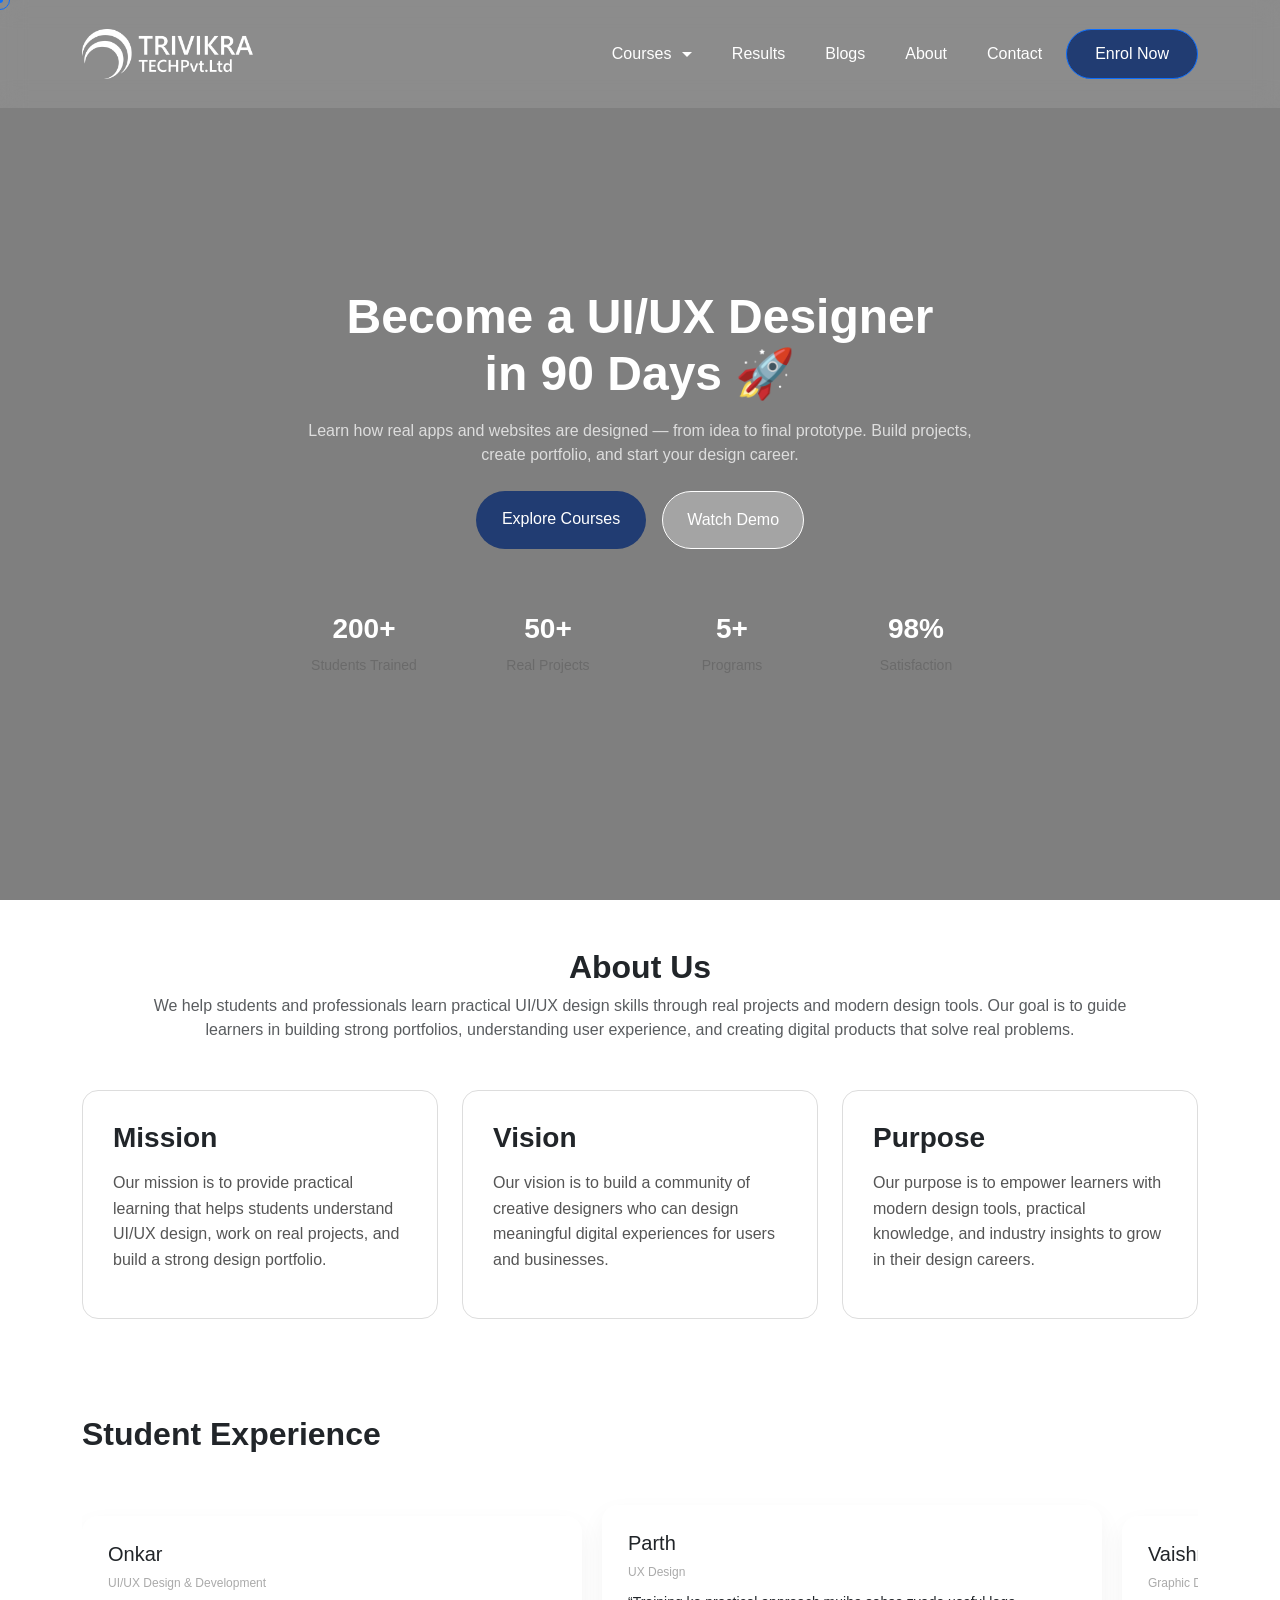
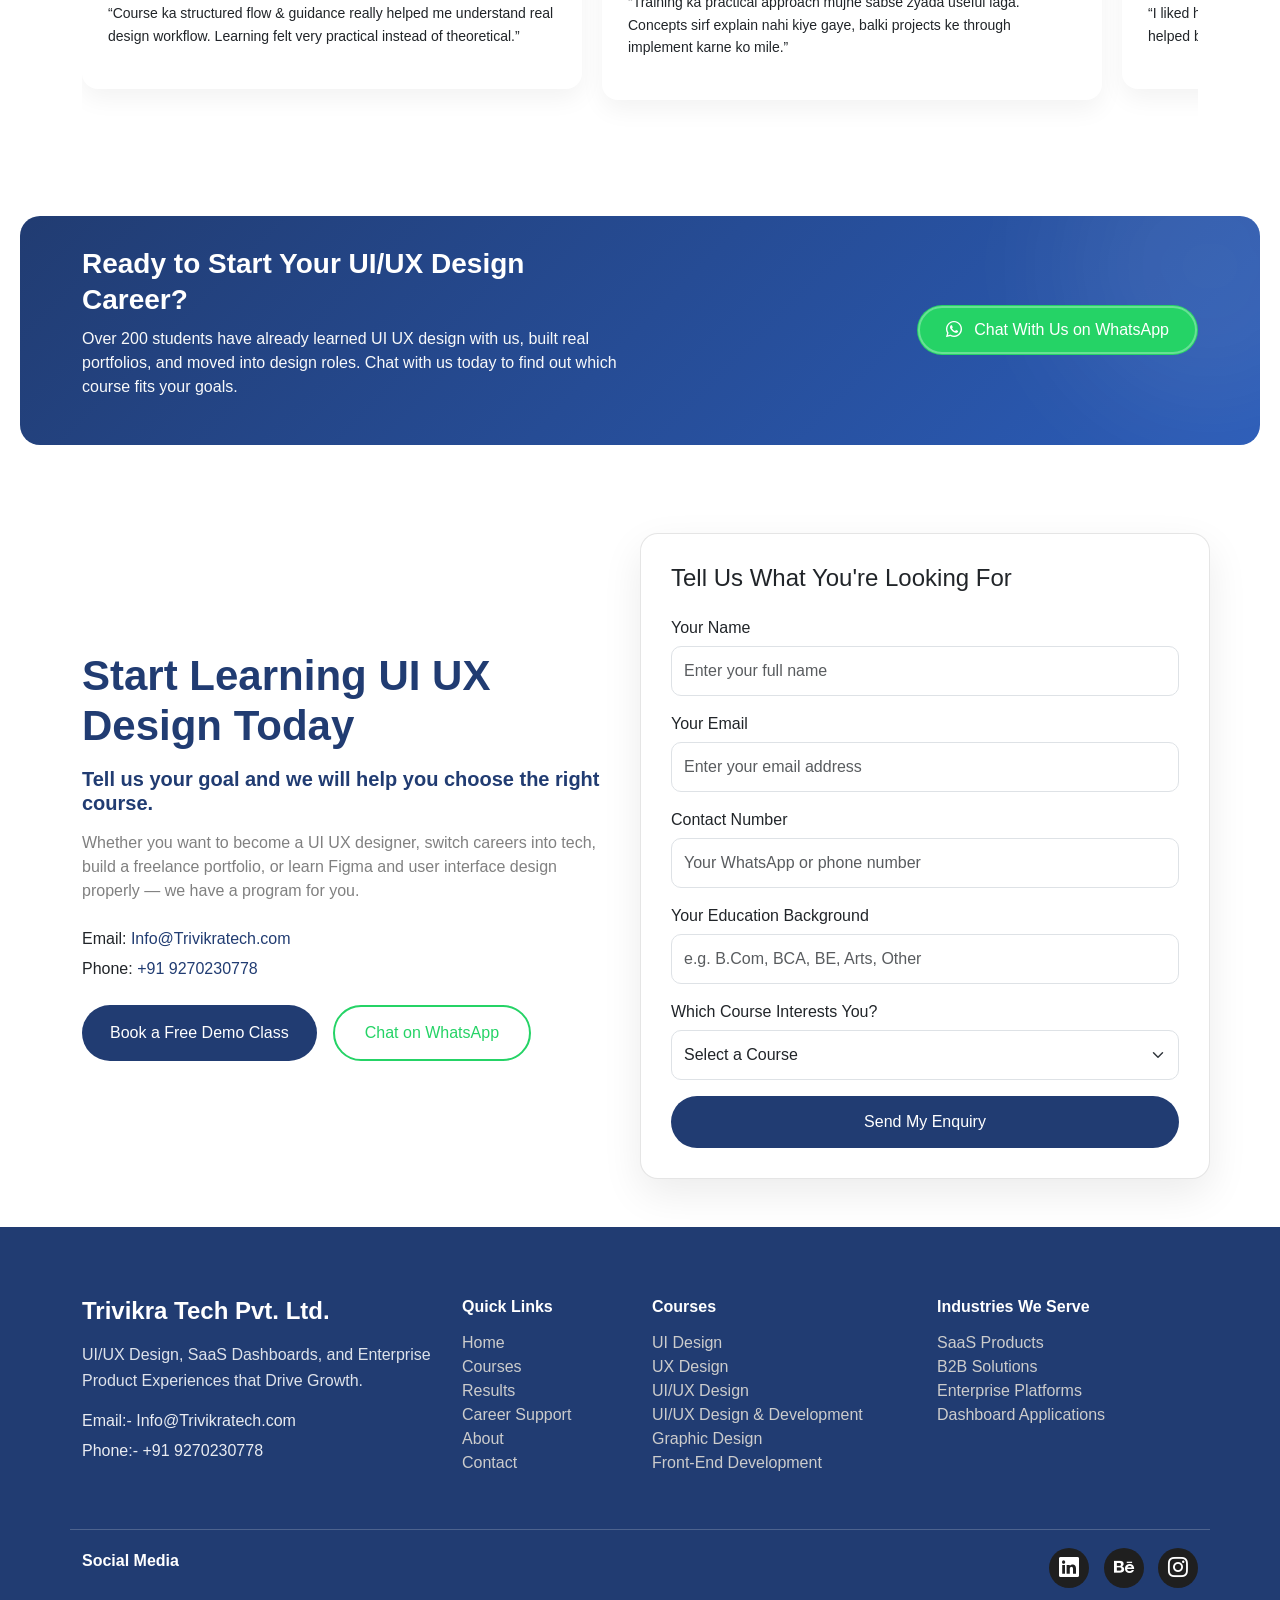
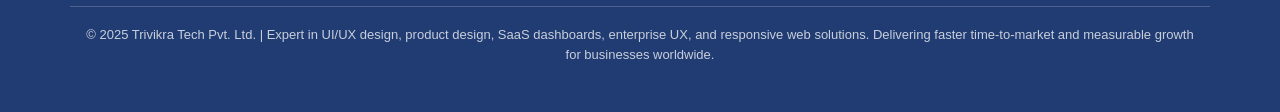
==== commit 7752da17: "Updated form animation and demo button scroll git push" ====
--- a/about.html
+++ b/about.html
@@ -367,7 +367,7 @@
                     </div>
 
                     <div class="d-flex flex-wrap gap-3 mt-4">
-                        <button class="demo-btn" type="button">Book a Free Demo Class</button>
+                        <button class="demo-btn" id="demoBtn" type="button" >Book a Free Demo Class</button>
 
                         <a href="https://wa.me/919270230778?text=Hi%20Trivikra%20Tech,%20I%20am%20interested%20in%20your%20UI%20UX%20design%20courses."
                             target="_blank" class="btn whatsapp-btn">
@@ -378,7 +378,7 @@
                 </div>
 
                 <!-- RIGHT FORM -->
-                <div class="col-lg-6">
+                <div class="col-lg-6" id="contactFormSection">
 
                     <form class="contact-form-card">
 
@@ -541,7 +541,8 @@
     </footer>
 
     <!-- Bootstrap JS -->
-    <script src="https://cdn.jsdelivr.net/npm/bootstrap@5.3.2/dist/js/bootstrap.bundle.min.js"></script>
+<script src="https://cdn.jsdelivr.net/npm/bootstrap@5.3.2/dist/js/bootstrap.bundle.min.js"></script>
+    <script src="https://cdn.jsdelivr.net/npm/swiper@11/swiper-bundle.min.js"></script>
     <script src="script.js"></script>
 
 </body>
--- a/style.css
+++ b/style.css
@@ -270,7 +270,7 @@
   margin: auto;
   max-width: 900px;   /* responsive width */
   width: 100%;
-  gap: 20px;
+  
 }
 
 .stat-item {
@@ -1684,6 +1684,11 @@
 
 
 /* =======form======= */
+#contactFormSection{
+  padding: 0;
+  border-radius: 18px;
+}
+
 .contact-section {
   background: white;
 }
@@ -2211,4 +2216,38 @@
   .benefit-number {
     font-size: 26px;
   }
+}
+
+
+
+
+
+
+/* Form Animation */
+/* 🔴 Red Glow + Shake Effect */
+.highlight-form {
+    animation: shakeGlow 0.6s ease, redGlow 1.2s ease;
+}
+
+/* Shake Animation */
+@keyframes shakeGlow {
+    0% { transform: translateX(0); }
+    20% { transform: translateX(-6px); }
+    40% { transform: translateX(6px); }
+    60% { transform: translateX(-4px); }
+    80% { transform: translateX(4px); }
+    100% { transform: translateX(0); }
+}
+
+/* Red Glow Pulse */
+@keyframes redGlow {
+    0% {
+        box-shadow: 0 0 0px rgba(255, 0, 0, 0);
+    }
+    50% {
+        box-shadow: 0 0 25px rgba(255, 0, 0, 0.8);
+    }
+    100% {
+        box-shadow: 0 0 0px rgba(255, 0, 0, 0);
+    }
 }
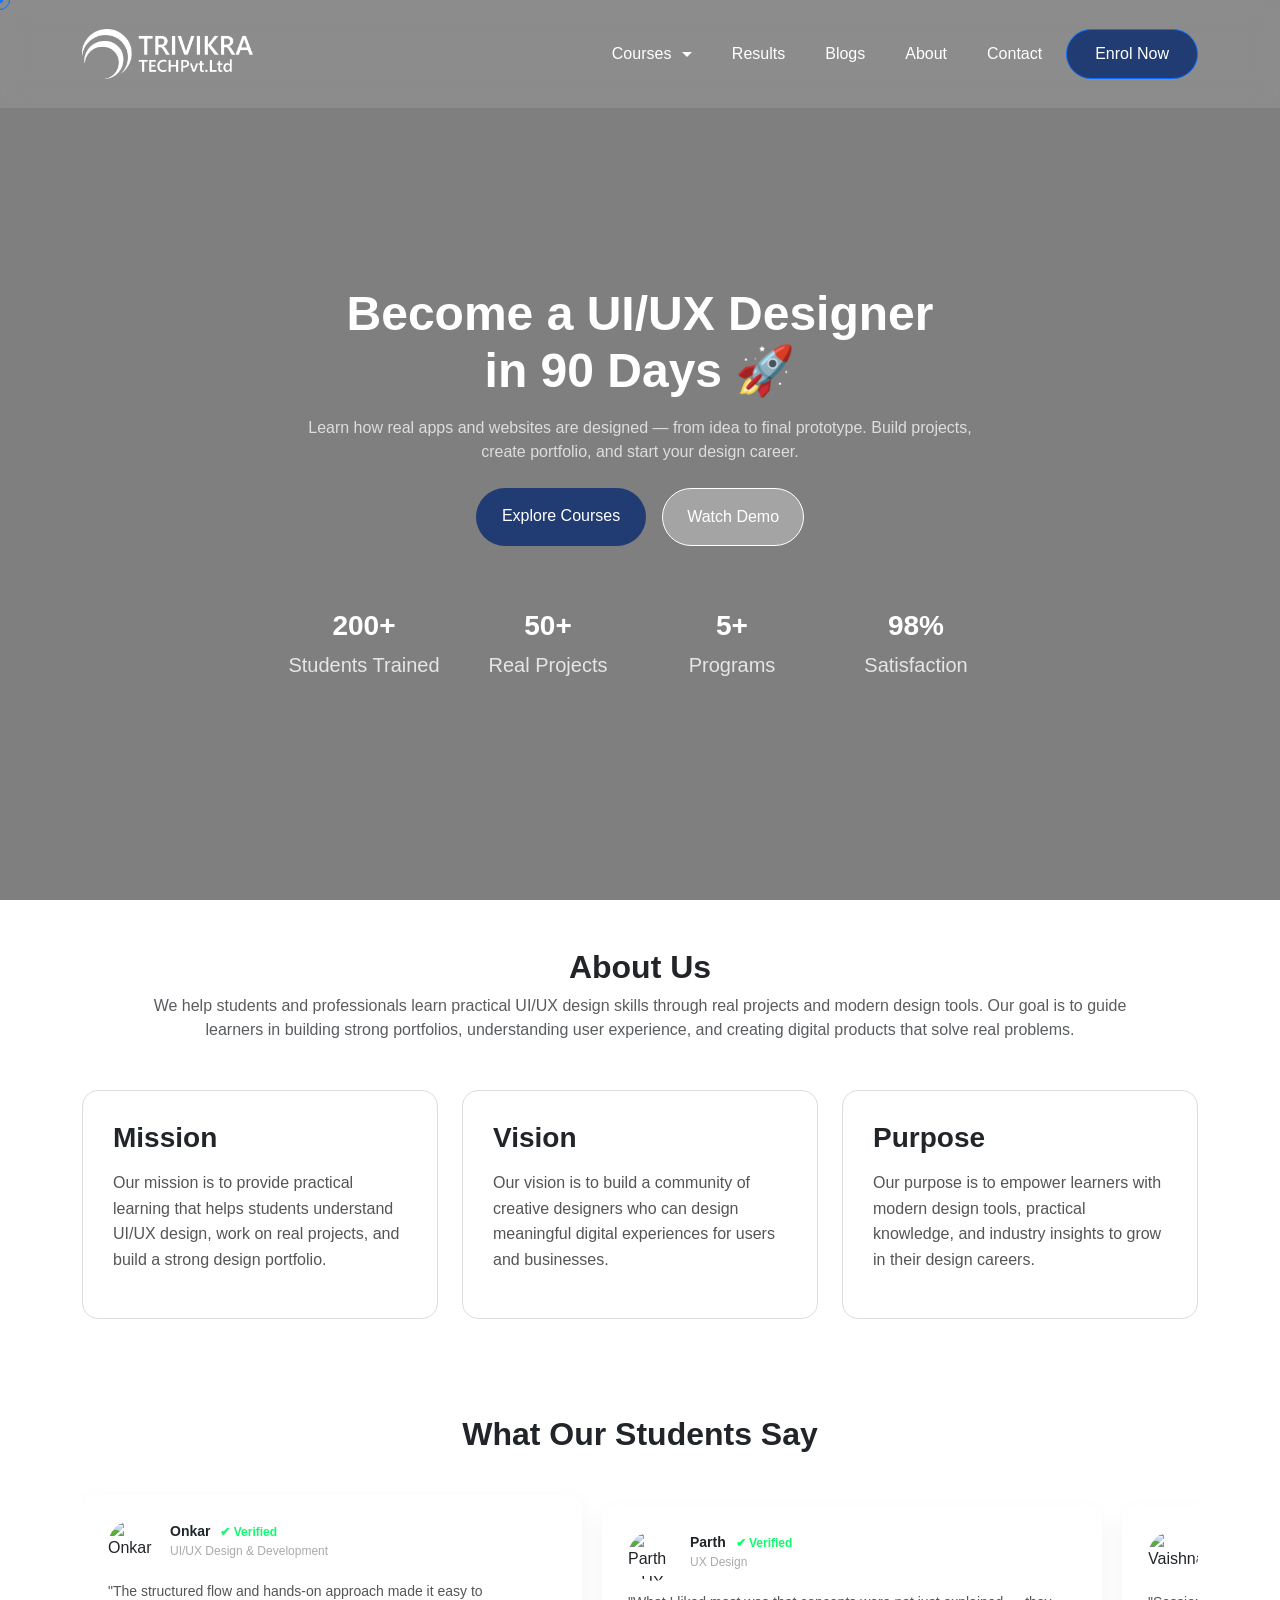
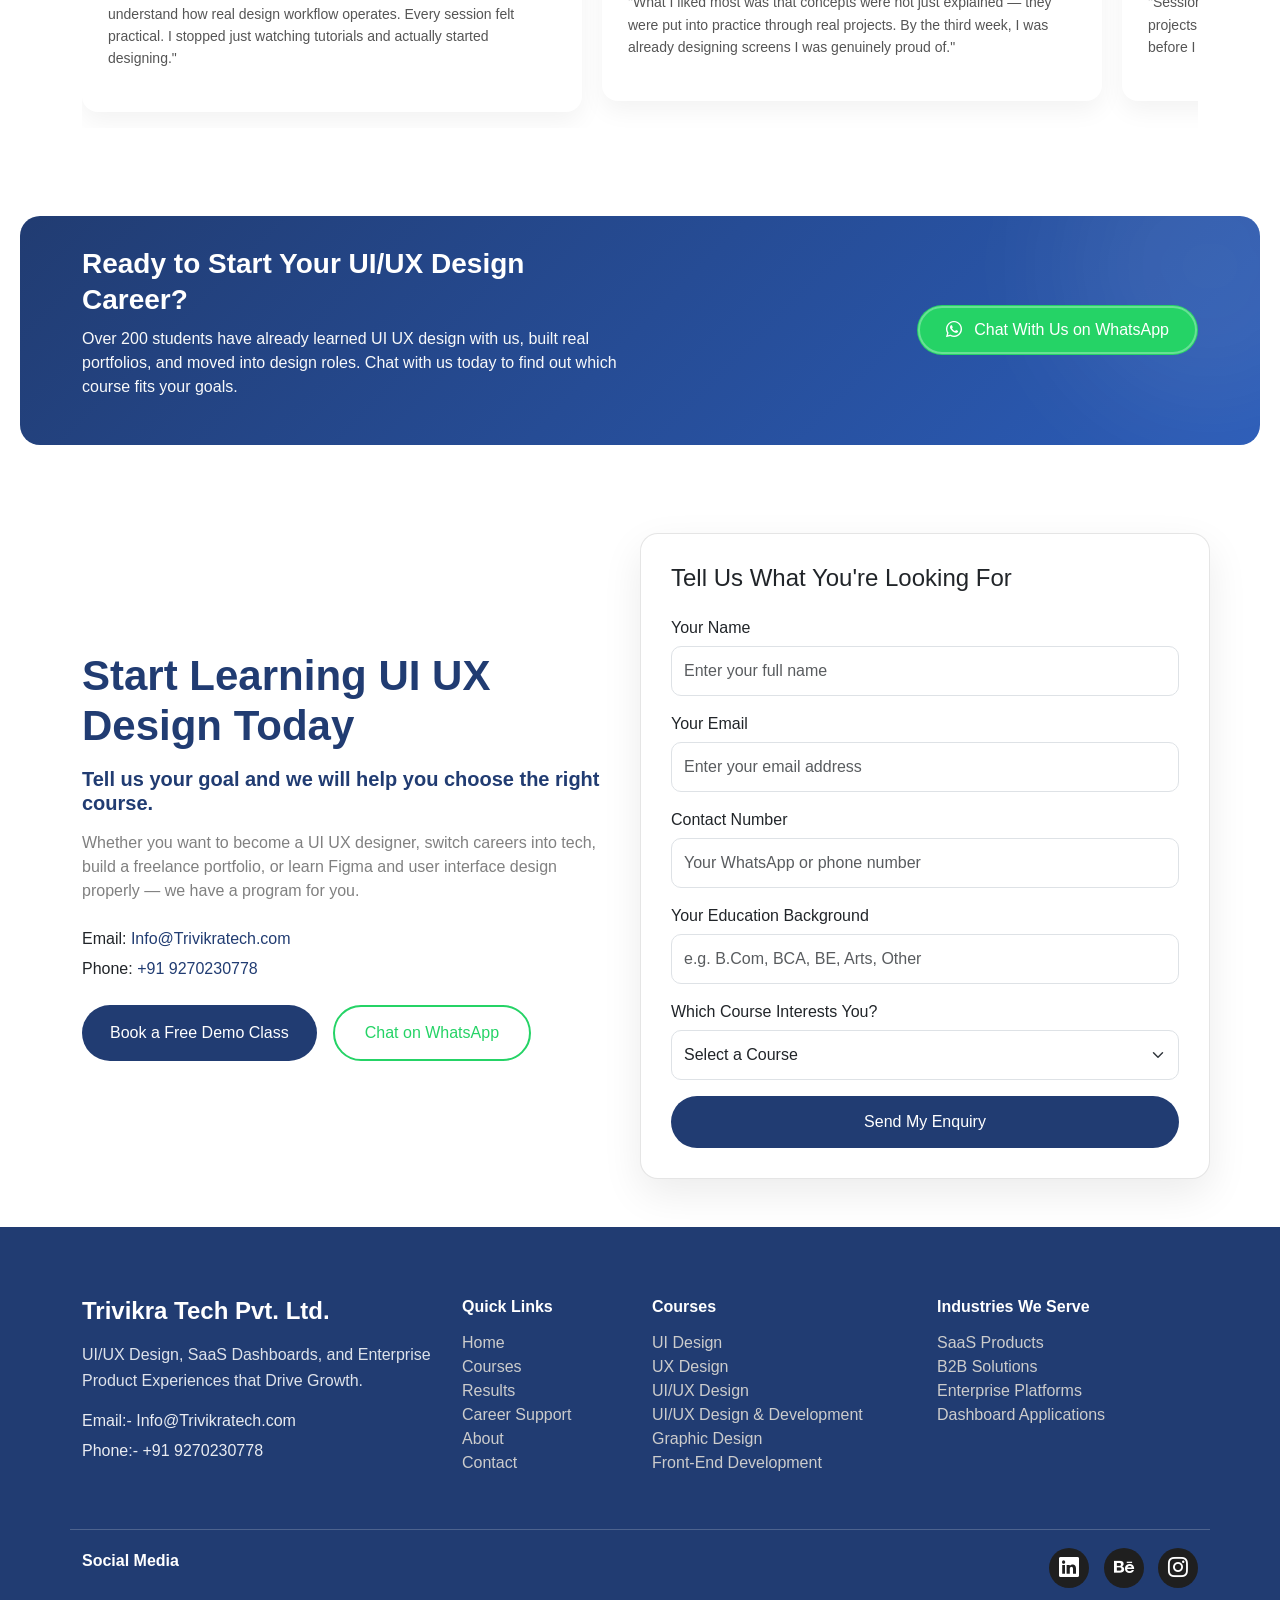
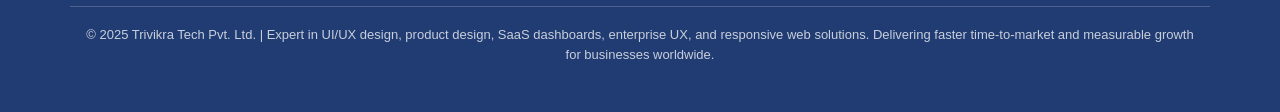
==== commit 6a45d2b3: "git push" ====
--- a/about.html
+++ b/about.html
@@ -16,6 +16,92 @@
     <link rel="stylesheet" href="./css/course.css">
     <link rel="stylesheet" href="./css/result.css">
 </head>
+
+<!-- ✅ DEMO MODAL -->
+<div class="modal fade" id="demoModal" tabindex="-1">
+    <div class="modal-dialog modal-xl modal-dialog-centered">
+        <div class="modal-content">
+
+            <!-- HEADER -->
+            <div class="modal-header">
+                <h4 class="fw-bold">Watch Free UI/UX Demo Class</h4>
+                <button type="button" class="btn-close" data-bs-dismiss="modal"></button>
+            </div>
+
+            <!-- BODY -->
+            <div class="modal-body">
+
+                <div class="container">
+
+                    <div class="mb-4 text-center">
+                        <h2 class="fw-bold">Watch a Free UI/UX Design Demo Class</h2>
+                        <p class="lead">
+                            Real Figma work, real design thinking, real workflow.
+                        </p>
+                    </div>
+
+                    <div class="row">
+
+                        <!-- MAIN VIDEO -->
+                        <div class="col-lg-8">
+                            <div class="video-wrapper">
+                                <video id="mainVideo" class="w-100">
+                                    <source src="./assets/Trivikra Tech UI_UX Promo (1).mp4" type="video/mp4">
+                                </video>
+
+                                <div class="center-play" id="centerPlay">▶</div>
+
+                                <div class="custom-controls">
+                                    <button id="playPause" type="button">▶</button>
+                                    <input type="range" id="progress" value="0">
+                                    <span id="currentTime">0:00</span>
+                                    <input type="range" id="volume" min="0" max="1" step="0.1" value="1">
+                                    <button id="fullscreen">⛶</button>
+                                </div>
+                            </div>
+                        </div>
+
+                        <!-- VIDEO LIST -->
+                        <div class="col-lg-4">
+                            <h5 class="mb-3">More Demo Classes</h5>
+
+                            <div class="video-list">
+
+                                <div class="video-item" onclick="switchMainVideo(this)" data-video="./assets/demo.mp4">
+                                    <img src="./assets/thumb.jpg" class="thumb">
+                                    <div>
+                                        <h6>UI/UX Introduction</h6>
+                                        <p class="small text-muted mb-0">Basics of UI UX</p>
+                                    </div>
+                                </div>
+
+                                <div class="video-item" onclick="switchMainVideo(this)" data-video="./assets/demo.mp4">
+                                    <img src="./assets/thumb.jpg" class="thumb">
+                                    <div>
+                                        <h6>Figma Basics</h6>
+                                        <p class="small text-muted mb-0">Start designing</p>
+                                    </div>
+                                </div>
+
+                            </div>
+                        </div>
+
+                    </div>
+
+                    <div class="mt-4">
+                        <h5 class="fw-bold">See Exactly How We Teach</h5>
+                        <p class="text-muted">
+                            Learn UI/UX with real projects and real workflow.
+                        </p>
+                    </div>
+
+                </div>
+
+            </div>
+
+        </div>
+    </div>
+</div>
 
 <body>
 
@@ -105,75 +191,184 @@
         </div>
     </div>
 
+     <!-- ✅ COURSES POPUP -->
+    <div class="courses-popup" id="coursesPopup">
+        <div class="popup-overlay closePopup"></div>
+
+        <div class="popup-content">
+
+            <!-- CLOSE BUTTON -->
+            <span class="close-btn closePopup">&times;</span>
+
+            <h3 class="mb-4">Explore Our Courses</h3>
+
+            <div class="row">
+
+                <!-- UX DESIGN -->
+                <div class="col-md-4 mb-4">
+                    <a href="ux-design-course.html" class="text-decoration-none text-dark">
+                        <div class="course-card">
+                            <img src="./assets/UX-Design.jpg" class="course-img" alt="UX Design">
+                            <div class="course-body">
+                                <div class="tags"><span>8 Weeks</span><span>Intermediate</span></div>
+                                <p class="author">By Trivikra Tech</p>
+                                <h3>UX Design</h3>
+                                <button class="course-btn btn-light w-100">View Course</button>
+                            </div>
+                        </div>
+                    </a>
+                </div>
+
+                <!-- UI DESIGN -->
+                <div class="col-md-4 mb-4">
+                    <a href="ui-design-course.html" class="text-decoration-none text-dark">
+                        <div class="course-card">
+                            <img src="./assets/UI-Design.jpg" class="course-img" alt="UI Design">
+                            <div class="course-body">
+                                <div class="tags"><span>8 Weeks</span><span>Intermediate</span></div>
+                                <p class="author">By Trivikra Tech</p>
+                                <h3>UI Design</h3>
+                                <button class="course-btn btn-light w-100">View Course</button>
+                            </div>
+                        </div>
+                    </a>
+                </div>
+
+                <!-- UI UX DESIGN -->
+                <div class="col-md-4 mb-4">
+                    <a href="ui-ux-design-course.html" class="text-decoration-none text-dark">
+                        <div class="course-card">
+                            <img src="./assets/UI-UX-Design.jpg" class="course-img" alt="UI UX Design">
+                            <div class="course-body">
+                                <div class="tags"><span>12 Weeks</span><span>Beginner</span></div>
+                                <p class="author">By Trivikra Tech</p>
+                                <h3>UI UX Design</h3>
+                                <button class="course-btn btn-light w-100">View Course</button>
+                            </div>
+                        </div>
+                    </a>
+                </div>
+
+                <!-- UI UX DEV -->
+                <div class="col-md-4 mb-4">
+                    <a href="ui-ux-development-course.html" class="text-decoration-none text-dark">
+                        <div class="course-card">
+                            <img src="./assets/UI-UX-Design-Devlopment.jpg" class="course-img" alt="UI UX Dev">
+                            <div class="course-body">
+                                <div class="tags"><span>24 Weeks</span></div>
+                                <p class="author">By Trivikra Tech</p>
+                                <h3>UI UX Design & Development</h3>
+                                <button class="course-btn btn-light w-100">View Course</button>
+                            </div>
+                        </div>
+                    </a>
+                </div>
+
+                <!-- GRAPHIC -->
+                <div class="col-md-4 mb-4">
+                    <a href="graphic-design-course.html" class="text-decoration-none text-dark">
+                        <div class="course-card">
+                            <img src="./assets/Graphic-Design.jpg" class="course-img" alt="Graphic Design">
+                            <div class="course-body">
+                                <div class="tags"><span>12 Weeks</span></div>
+                                <p class="author">By Trivikra Tech</p>
+                                <h3>Graphic Design</h3>
+                                <button class="course-btn btn-light w-100">View Course</button>
+                            </div>
+                        </div>
+                    </a>
+                </div>
+
+                <!-- FRONTEND -->
+                <div class="col-md-4 mb-4">
+                    <a href="frontend-development-course.html" class="text-decoration-none text-dark">
+                        <div class="course-card">
+                            <img src="./assets/Front-end-development.jpg" class="course-img" alt="Frontend">
+                            <div class="course-body">
+                                <div class="tags"><span>12 Weeks</span></div>
+                                <p class="author">By Trivikra Tech</p>
+                                <h3>Front-End Development</h3>
+                                <button class="course-btn btn-light w-100">View Course</button>
+                            </div>
+                        </div>
+                    </a>
+                </div>
+
+            </div>
+
+        </div>
+    </div>
+
     <!-- ✅ Hero Section -->
     <section class="hero">
 
-    <!-- Background Video -->
-    <video autoplay muted loop playsinline class="bg-video">
-        <source src="./assets/Trivikra Tech UI_UX Promo (1).mp4" type="video/mp4">
-    </video>
-
-    <!-- Overlay -->
-    <div class="overlay"></div>
-
-    <div class="container hero-content text-center">
-        <div class="row justify-content-center">
-
-            <div class="col-lg-8 text-white">
-
-                <!-- Heading -->
-                <h1 class="hero-title fw-bold">
-                    Become a UI/UX Designer <br>
-                    in 90 Days 🚀
-                </h1>
-
-                <!-- Subtext -->
-                <p class="hero-subtext mt-3">
-                    Learn how real apps and websites are designed — from idea to final prototype.
-                    Build projects, create portfolio, and start your design career.
-                </p>
-
-                <!-- CTA -->
-                <div class="mt-4 d-flex justify-content-center flex-wrap gap-3">
-                    <a href="#course" class="btn btn-primary hero-btn">
-                        Explore Courses
-                    </a>
-
-                    <a href="#demo" class="hero-secondary-btn  btn-outline-light hero-btn-outline">
-                        Watch Demo
-                    </a>
-                </div>
-
-                <!-- Stats -->
-                <div class="row mt-5 justify-content-center stats">
-
-                    <div class="col-6 col-md-3 stat-item">
-                        <h3>200+</h3>
-                        <small>Students Trained</small>
-                    </div>
-
-                    <div class="col-6 col-md-3 stat-item">
-                        <h3>50+</h3>
-                        <small>Real Projects</small>
-                    </div>
-
-                    <div class="col-6 col-md-3 stat-item">
-                        <h3>5+</h3>
-                        <small>Programs</small>
-                    </div>
-
-                    <div class="col-6 col-md-3 stat-item">
-                        <h3>98%</h3>
-                        <small>Satisfaction</small>
-                    </div>
-
-                </div>
-
-            </div>
-
-        </div>
-    </div>
-</section>
+        <!-- Background Video -->
+        <video autoplay muted loop playsinline class="bg-video">
+            <source src="./assets/Trivikra Tech UI_UX Promo (1).mp4" type="video/mp4">
+        </video>
+
+        <!-- Overlay -->
+        <div class="overlay"></div>
+
+        <div class="container hero-content text-center">
+            <div class="row justify-content-center">
+
+                <div class="col-lg-8 text-white">
+
+                    <!-- Heading -->
+                    <h1 class="hero-title fw-bold">
+                        Become a UI/UX Designer <br>
+                        in 90 Days 🚀
+                    </h1>
+
+                    <!-- Subtext -->
+                    <p class="hero-subtext mt-3">
+                        Learn how real apps and websites are designed — from idea to final prototype.
+                        Build projects, create portfolio, and start your design career.
+                    </p>
+
+                    <!-- CTA -->
+                    <div class="mt-4 d-flex justify-content-center flex-wrap gap-3">
+                        <a href="javascript:void(0)" class="btn btn-primary hero-btn openPopup">
+                            Explore Courses
+                        </a>
+
+                        <a href="#" class="hero-secondary-btn btn-outline-light hero-btn-outline" data-bs-toggle="modal"
+                            data-bs-target="#demoModal">
+                            Watch Demo
+                        </a>
+                    </div>
+
+                    <!-- Stats -->
+                    <div class="row mt-5 justify-content-center stats">
+
+                        <div class="col-6 col-md-3 stat-item">
+                            <h3>200+</h3>
+                            <small>Students Trained</small>
+                        </div>
+
+                        <div class="col-6 col-md-3 stat-item">
+                            <h3>50+</h3>
+                            <small>Real Projects</small>
+                        </div>
+
+                        <div class="col-6 col-md-3 stat-item">
+                            <h3>5+</h3>
+                            <small>Programs</small>
+                        </div>
+
+                        <div class="col-6 col-md-3 stat-item">
+                            <h3>98%</h3>
+                            <small>Satisfaction</small>
+                        </div>
+
+                    </div>
+
+                </div>
+
+            </div>
+        </div>
+    </section>
 
     <!-- About Section -->
     <section class="mv-section py-5">
@@ -232,76 +427,127 @@
 
 
 
-    <!-- reviews -->
+     <!-- ✅ REVIEWS SECTION -->
+    <!-- PURPOSE: Social proof, Review schema microdata, E-E-A-T -->
     <section class="student-section py-5">
-
         <div class="container">
 
-            <h2 class="fw-bold mb-4">Student Experience</h2>
-
-            <!-- Slider Wrapper -->
+            <h2 class="fw-bold mb-4 text-center">What Our Students Say</h2>
+
             <div class="slider">
-
                 <div class="slide-track">
 
-                    <!-- Card -->
-                    <div class="review-card">
-                        <h5>Onkar</h5>
-                        <span class="course">UI/UX Design & Development</span>
-                        <p>
-                            “Course ka structured flow & guidance really helped me understand
-                            real design workflow. Learning felt very practical instead of theoretical.”
-                        </p>
-                    </div>
-
-                    <div class="review-card">
-                        <h5>Parth</h5>
-                        <span class="course">UX Design</span>
-                        <p>
-                            “Training ka practical approach mujhe sabse zyada useful laga.
-                            Concepts sirf explain nahi kiye gaye, balki projects ke through implement karne ko mile.”
-                        </p>
-                    </div>
-
-                    <div class="review-card">
-                        <h5>Vaishnavi</h5>
-                        <span class="course">Graphic Design</span>
-                        <p>
-                            “I liked how the sessions were easy to understand.
-                            Hands-on practice helped build confidence while working on real projects.”
-                        </p>
-                    </div>
-
-                    <!-- Duplicate for Infinite Effect 🔥 -->
-                    <div class="review-card">
-                        <h5>Onkar</h5>
-                        <span class="course">UI/UX Design & Development</span>
-                        <p>
-                            “Course ka structured flow & guidance really helped me understand
-                            real design workflow. Learning felt very practical instead of theoretical.”
-                        </p>
-                    </div>
-
-                    <div class="review-card">
-                        <h5>Parth</h5>
-                        <span class="course">UX Design</span>
-                        <p>
-                            “Training ka practical approach mujhe sabse zyada useful laga.
-                            Concepts sirf explain nahi kiye gaye, balki projects ke through implement karne ko mile.”
-                        </p>
-                    </div>
-
-                    <div class="review-card">
-                        <h5>Vaishnavi</h5>
-                        <span class="course">Graphic Design</span>
-                        <p>
-                            “I liked how the sessions were easy to understand.
-                            Hands-on practice helped build confidence while working on real projects.”
-                        </p>
-                    </div>
-
-                </div>
-            </div>
+                    <div class="review-card" itemscope itemtype="https://schema.org/Review">
+                        <div class="review-header">
+                            <img src="https://i.pravatar.cc/60?img=1" class="profile-img"
+                                alt="Onkar – UI/UX Design and Development student at Trivikra Tech">
+                            <div>
+                                <p class="fw-bold mb-0" itemprop="author" itemscope
+                                    itemtype="https://schema.org/Person">
+                                    <span itemprop="name">Onkar</span>
+                                    <span class="verified">✔ Verified</span>
+                                </p>
+                                <span class="course">UI/UX Design &amp; Development</span>
+                            </div>
+                        </div>
+                        <p class="review-text" itemprop="reviewBody">
+                            "The structured flow and hands-on approach made it easy to understand how real design
+                            workflow operates.
+                            Every session felt practical. I stopped just watching tutorials and actually started
+                            designing."
+                        </p>
+                    </div>
+
+                    <div class="review-card" itemscope itemtype="https://schema.org/Review">
+                        <div class="review-header">
+                            <img src="https://i.pravatar.cc/60?img=2" class="profile-img"
+                                alt="Parth – UX Design student at Trivikra Tech">
+                            <div>
+                                <p class="fw-bold mb-0" itemprop="author" itemscope
+                                    itemtype="https://schema.org/Person">
+                                    <span itemprop="name">Parth</span>
+                                    <span class="verified">✔ Verified</span>
+                                </p>
+                                <span class="course">UX Design</span>
+                            </div>
+                        </div>
+                        <p class="review-text" itemprop="reviewBody">
+                            "What I liked most was that concepts were not just explained — they were put into practice
+                            through real projects.
+                            By the third week, I was already designing screens I was genuinely proud of."
+                        </p>
+                    </div>
+
+                    <div class="review-card" itemscope itemtype="https://schema.org/Review">
+                        <div class="review-header">
+                            <img src="https://i.pravatar.cc/60?img=3" class="profile-img"
+                                alt="Vaishnavi – Graphic Design student at Trivikra Tech">
+                            <div>
+                                <p class="fw-bold mb-0" itemprop="author" itemscope
+                                    itemtype="https://schema.org/Person">
+                                    <span itemprop="name">Vaishnavi</span>
+                                    <span class="verified">✔ Verified</span>
+                                </p>
+                                <span class="course">Graphic Design</span>
+                            </div>
+                        </div>
+                        <p class="review-text" itemprop="reviewBody">
+                            "Sessions were clear, well-paced, and never felt overwhelming.
+                            The real projects gave me the confidence to start taking on client work even before I
+                            finished the course."
+                        </p>
+                    </div>
+
+                    <!-- Infinite scroll duplicates — aria-hidden so screen readers skip -->
+                    <div class="review-card" aria-hidden="true">
+                        <div class="review-header">
+                            <img src="https://i.pravatar.cc/60?img=1" class="profile-img" alt="">
+                            <div>
+                                <p class="fw-bold mb-0">Onkar <span class="verified">✔ Verified</span></p>
+                                <span class="course">UI/UX Design &amp; Development</span>
+                            </div>
+                        </div>
+                        <p class="review-text">
+                            "The structured flow and hands-on approach made it easy to understand how real design
+                            workflow operates.
+                            Every session felt practical. I stopped just watching tutorials and actually started
+                            designing."
+                        </p>
+                    </div>
+
+                    <div class="review-card" aria-hidden="true">
+                        <div class="review-header">
+                            <img src="https://i.pravatar.cc/60?img=2" class="profile-img" alt="">
+                            <div>
+                                <p class="fw-bold mb-0">Parth <span class="verified">✔ Verified</span></p>
+                                <span class="course">UX Design</span>
+                            </div>
+                        </div>
+                        <p class="review-text">
+                            "What I liked most was that concepts were not just explained — they were put into practice
+                            through real projects.
+                            By the third week, I was already designing screens I was genuinely proud of."
+                        </p>
+                    </div>
+
+                    <div class="review-card" aria-hidden="true">
+                        <div class="review-header">
+                            <img src="https://i.pravatar.cc/60?img=3" class="profile-img" alt="">
+                            <div>
+                                <p class="fw-bold mb-0">Vaishnavi <span class="verified">✔ Verified</span></p>
+                                <span class="course">Graphic Design</span>
+                            </div>
+                        </div>
+                        <p class="review-text">
+                            "Sessions were clear, well-paced, and never felt overwhelming.
+                            The real projects gave me the confidence to start taking on client work even before I
+                            finished the course."
+                        </p>
+                    </div>
+
+                </div>
+            </div>
+
         </div>
     </section>
 
--- a/style.css
+++ b/style.css
@@ -209,7 +209,8 @@
 /* ================= DROPDOWN ================= */
 
 .dropdown-menu {
-  background: rgba(255, 255, 255, 0.85); /* more solid */
+  background: rgba(255, 255, 255, 0.85);
+  /* more solid */
   backdrop-filter: blur(10px);
   -webkit-backdrop-filter: blur(10px);
 
@@ -247,7 +248,8 @@
 }
 
 .dropdown-item {
-  color: #111; /* darker text */
+  color: #111;
+  /* darker text */
   font-weight: 500;
 }
 
@@ -258,19 +260,55 @@
 }
 
 .dropdown-item:active {
-  
+
   transform: scale(0.96);
   background: rgba(33, 60, 114, 0.9);
   color: white;
+}
+
+
+/* nav mobile */
+/* MOBILE FIX */
+@media (max-width: 991px) {
+
+  /* remove bootstrap dropdown behavior */
+  .dropdown-menu {
+    padding: 0;
+    position: static !important;
+    transform: none !important;
+    inset: auto !important;
+    float: none;
+    width: 100%;
+    background: #213C72;
+    border: none;
+    border-radius: 8px;
+    /* margin-top: 10px; */
+    max-height: 0;
+    overflow: hidden;
+    transition: max-height 1s cubic-bezier(0.4, 0, 0.2, 1);
+  }
+
+  /* open state */
+  .dropdown-menu.open {
+    max-height: 500px;
+  }
+
+  .dropdown-item {
+    color: #ffffff;
+    padding: 10px;
+    text-align: center;
+  }
+
 }
 
 
 /*  Stats */
 .stats {
   margin: auto;
-  max-width: 900px;   /* responsive width */
+  max-width: 900px;
+  /* responsive width */
   width: 100%;
-  
+
 }
 
 .stat-item {
@@ -284,7 +322,7 @@
 }
 
 .stat-item small {
-  color: #666;
+  color: #ffffff;
 }
 
 /* ================= HERO ================= */
@@ -311,11 +349,9 @@
 .overlay {
   position: absolute;
   inset: 0;
-  background: linear-gradient(
-    135deg,
-    rgba(0, 0, 0, 0.7),
-    rgba(33, 60, 114, 0.6)
-  );
+  background: linear-gradient(135deg,
+      rgba(0, 0, 0, 0.7),
+      rgba(33, 60, 114, 0.6));
 }
 
 /* CONTENT */
@@ -346,12 +382,12 @@
   margin-top: 100px;
 }
 
-.main-content{
+.main-content {
   max-width: 1120px;
   margin: 0 auto;
 }
 
-.hold-content{
+.hold-content {
   max-width: 870px;
   width: 100%;
   margin: 0 auto;
@@ -371,43 +407,48 @@
 
 .hero-btn {
   border: none;
-    padding: 16px 26px;
-    border-radius: 50px;
-    background: #213C72;
-    font-weight: 500;
-    transition: 0.3s;
-}
-
-.hero-btn:hover{
+  padding: 16px 26px;
+  border-radius: 50px;
+  background: #213C72;
+  font-weight: 500;
+  transition: 0.3s;
+}
+
+.hero-btn:hover {
   border: none;
   background: #213C72;
   transform: translateY(-3px);
-   box-shadow: 0 15px 40px rgba(0, 0, 0, 0.2);
+  box-shadow: 0 15px 40px rgba(0, 0, 0, 0.2);
 }
 
 
 .hero-secondary-btn {
-    border: 1px solid white;
-    padding: 16px 24px;
-    border-radius: 50px;
-    background: #ffffff4a;
-    color: white;
-    text-decoration: none;
-    font-size: 16px;
-    font-weight: 100;
-    transition: 0.3s;
-}
-
-
-.hero-secondary-btn:hover{
+  border: 1px solid white;
+  padding: 16px 24px;
+  border-radius: 50px;
+  background: #ffffff4a;
+  color: white;
+  text-decoration: none;
+  font-size: 16px;
+  font-weight: 100;
+  transition: 0.3s;
+}
+
+
+.hero-secondary-btn:hover {
   transform: translateY(-3px);
   box-shadow: 0 15px 40px rgba(0, 0, 0, 0.2);
 }
 
 
 @media (max-width: 768px) {
-  .hero-title { font-size: 28px; }
-  .hero-content { margin-top: 60px; }
+  .hero-title {
+    font-size: 28px;
+  }
+
+  .hero-content {
+    margin-top: 60px;
+  }
 }
 
 
@@ -459,8 +500,8 @@
 }
 
 .stats small {
-  font-weight: 100;
-  font-size: 14px;
+  font-weight: 200;
+  font-size: 20px;
   opacity: 0.8;
 }
 
@@ -483,9 +524,14 @@
   font-weight: 100;
 }
 
-.demo-text p{
+.demo-text p {
   font-size: 16px;
   font-weight: 100;
+}
+
+
+.modal-dialog{
+  margin-top: 100px;
 }
 
 /* ================= BOX ================= */
@@ -499,76 +545,78 @@
 /* ================= VIDEO ================= */
 
 .video-wrapper {
-    position: relative;
-    border-radius: 12px;
-    overflow: hidden;
-    background: #000;
+  position: relative;
+  border-radius: 12px;
+  overflow: hidden;
+  background: #000;
 }
 
 .center-play {
-    position: absolute;
-    top: 50%;
-    left: 50%;
-    transform: translate(-50%, -50%);
-    font-size: 50px;
-    color: white;
-    cursor: pointer;
+  position: absolute;
+  top: 50%;
+  left: 50%;
+  transform: translate(-50%, -50%);
+  font-size: 50px;
+  color: white;
+  cursor: pointer;
 }
 
 .custom-controls {
-    position: absolute;
-    bottom: 0;
-    width: 100%;
-    padding: 8px;
-    background: rgba(0,0,0,0.6);
-    display: flex;
-    gap: 8px;
-    align-items: center;
+  position: absolute;
+  bottom: 0;
+  width: 100%;
+  padding: 8px;
+  background: rgba(0, 0, 0, 0.6);
+  display: flex;
+  gap: 8px;
+  align-items: center;
 }
 
 .video-list {
-    max-height: 500px;
-    overflow-y: auto;
+  max-height: 500px;
+  overflow-y: auto;
 }
 
 .video-item {
-    display: flex;
-    gap: 10px;
-    margin-bottom: 12px;
-    cursor: pointer;
-    padding: 8px;
-    border-radius: 8px;
-    transition: 0.3s;
+  display: flex;
+  gap: 10px;
+  margin-bottom: 12px;
+  cursor: pointer;
+  padding: 8px;
+  border-radius: 8px;
+  transition: 0.3s;
 }
 
 .video-item:hover {
-    background: #f1f6ff;
-    transform: translateY(-3px);
+  background: #f1f6ff;
+  transform: translateY(-3px);
 }
 
 .thumb {
-    width: 170px;
-    border-radius: 6px;
-}
-
-.more-demo{
+  width: 170px;
+  border-radius: 6px;
+}
+
+.more-demo {
   font-size: 32px;
   font-weight: 600;
   margin-left: 8px;
 }
 
 .free-demo {
-    background: #213C72;
-    color: #fff;
-    padding: 12px 28px;
-    border-radius: 50px;
-    transition: 0.3s;
+  background: #213C72;
+  color: #fff;
+  padding: 12px 28px;
+  border-radius: 50px;
+  transition: 0.3s;
 }
 
 /* video sroll effect */
 .video-list {
-  max-height: 400px;   /* height control */
-  overflow-y: auto;    /* vertical scroll */
+  max-height: 400px;
+  /* height control */
+  overflow-y: auto;
+  /* vertical scroll */
   padding-right: 10px;
 }
 
@@ -614,11 +662,11 @@
   transform: translate(-50%, -50%) scale(1.1);
 }
 
-.video-item h6{
+.video-item h6 {
   font-size: 24px;
 }
 
-.video-item p{
+.video-item p {
   font-size: 16px;
 }
 
@@ -690,7 +738,7 @@
 .micro-btn:hover {
   background: #2b4e95;
   transform: translateY(-3px);
-  box-shadow: 0 10px 25px rgba(0,0,0,0.3);
+  box-shadow: 0 10px 25px rgba(0, 0, 0, 0.3);
 }
 
 /* ================= CARDS ================= */
@@ -878,12 +926,10 @@
   left: -100%;
   width: 200%;
   height: 200%;
-  background: linear-gradient(
-    120deg,
-    transparent,
-    rgba(255,255,255,0.2),
-    transparent
-  );
+  background: linear-gradient(120deg,
+      transparent,
+      rgba(255, 255, 255, 0.2),
+      transparent);
   transform: rotate(25deg);
   transition: 0.6s;
 }
@@ -894,11 +940,89 @@
 }
 
 
+/* ===== course popup ===== */
+/* Overlay */
+/* POPUP */
+.courses-popup {
+  position: fixed;
+  top: 0;
+  left: 0;
+  width: 100%;
+  height: 100%;
+  display: none;
+  z-index: 9999;
+}
+
+/* OVERLAY */
+.popup-overlay {
+  position: absolute;
+  width: 100%;
+  height: 100%;
+  background: rgba(0, 0, 0, 0.6);
+}
+
+/* CONTENT */
+.popup-content {
+  position: relative;
+  background: #fff;
+  width: 90%;
+  max-width: 900px;
+  margin: 60px auto;
+  padding: 30px;
+  border-radius: 12px;
+  z-index: 2;
+}
+
+/* CLOSE */
+.close-btn {
+  position: absolute;
+  top: 15px;
+  right: 20px;
+  font-size: 28px;
+  cursor: pointer;
+}
+
+/* CARD */
+.popup-card {
+  display: block;
+  padding: 15px;
+  border: 1px solid #eee;
+  border-radius: 8px;
+  text-decoration: none;
+  color: #000;
+  transition: 0.3s;
+}
+
+.popup-card:hover {
+  background: #f8f9fa;
+  transform: translateY(-3px);
+}
+
+.popup-content {
+  max-height: 85vh;
+  overflow-y: auto;
+}
+
+.popup-content {
+  animation: popupFade 0.3s ease;
+}
+
+@keyframes popupFade {
+  from {
+    transform: scale(0.9);
+    opacity: 0;
+  }
+
+  to {
+    transform: scale(1);
+    opacity: 1;
+  }
+}
 
 
 /* =======Course========= */
 
-.courses-section p{
+.courses-section p {
   font-weight: 100;
   font-size: 16px;
 }
@@ -909,7 +1033,7 @@
   border-radius: 16px;
   overflow: hidden;
   transition: 0.3s;
-  box-shadow: 0 5px 20px rgba(0,0,0,0.08);
+  box-shadow: 0 5px 20px rgba(0, 0, 0, 0.08);
 }
 
 .course-card:hover {
@@ -941,21 +1065,21 @@
 }
 
 .course-body h3 {
-  font-size: 18px;
+  font-size: 16px;
   margin: 10px 0;
 }
 
 .course-btn {
   color: gray;
   background: white;
-    font-weight: 100;
-    border-radius: 50px;
-    border: 1px solid rgb(202, 202, 202);
-    padding: 12px 16px;
-    transition: 0.3s;
-}
-
-.course-btn:hover{
+  font-weight: 100;
+  border-radius: 50px;
+  border: 1px solid rgb(202, 202, 202);
+  padding: 12px 16px;
+  transition: 0.3s;
+}
+
+.course-btn:hover {
   background: #213c72;
   color: white;
   transform: translateY(-3px);
@@ -966,7 +1090,8 @@
 /* slider container fix */
 .courseSwiper {
   position: relative;
-  padding: 40px 50px; /* arrows ke liye space */
+  padding: 40px 50px;
+  /* arrows ke liye space */
 }
 
 /* arrows common */
@@ -992,6 +1117,7 @@
 .swiper-button-next {
   right: 0;
 }
+
 .swiper-button-prev {
   left: 0;
 }
@@ -1004,11 +1130,13 @@
 }
 
 .swiper-button-next::before {
-  content: "\f285"; /* right arrow */
+  content: "\f285";
+  /* right arrow */
 }
 
 .swiper-button-prev::before {
-  content: "\f284"; /* left arrow */
+  content: "\f284";
+  /* left arrow */
 }
 
 
@@ -1088,10 +1216,10 @@
 
 /* Center Play */
 .review-heading {
-    margin: 0 auto 16px;
-    font-size: 42px;
-    font-weight: 600;
-    text-align: center;
+  margin: 0 auto 16px;
+  font-size: 42px;
+  font-weight: 600;
+  text-align: center;
 }
 
 
@@ -1113,18 +1241,18 @@
 }
 
 .verified-badge {
-    font-size: 12px;
-    color: #4CAF50;
-    background: rgba(76, 175, 80, 0.1);
-    padding: 3px 8px;
-    border-radius: 20px;
-    display: inline-flex;
-    align-items: center;
-    gap: 4px;
+  font-size: 12px;
+  color: #4CAF50;
+  background: rgba(76, 175, 80, 0.1);
+  padding: 3px 8px;
+  border-radius: 20px;
+  display: inline-flex;
+  align-items: center;
+  gap: 4px;
 }
 
 .verified-badge i {
-    font-size: 14px;
+  font-size: 14px;
 }
 
 .center-play:hover {
@@ -1214,7 +1342,7 @@
   background: #fff;
   padding: 20px;
   border-radius: 16px;
-  box-shadow: 0 10px 25px rgba(0,0,0,0.05);
+  box-shadow: 0 10px 25px rgba(0, 0, 0, 0.05);
   transition: 0.3s;
 }
 
@@ -1260,6 +1388,7 @@
   0% {
     transform: translateX(0);
   }
+
   100% {
     transform: translateX(-50%);
   }
@@ -1303,27 +1432,28 @@
 }
 
 .salary-list {
-    margin-top: 15px;
+  margin-top: 15px;
 }
 
 .salary-row {
-    display: flex;
-    justify-content: space-between;
-    padding: 10px 12px;
-    border-bottom: 1px solid rgba(255,255,255,0.1);
+  display: flex;
+  justify-content: space-between;
+  padding: 10px 12px;
+  border-bottom: 1px solid rgba(255, 255, 255, 0.1);
 }
 
 .salary-row:last-child {
-    border-bottom: none;
+  border-bottom: none;
 }
 
 .salary-row .course {
-    font-weight: 500;
+  font-weight: 500;
 }
 
 .salary-row .salary {
-    font-weight: 600;
-    color: #0d6efd; /* highlight */
+  font-weight: 600;
+  color: #0d6efd;
+  /* highlight */
 }
 
 
@@ -1684,7 +1814,7 @@
 
 
 /* =======form======= */
-#contactFormSection{
+#contactFormSection {
   padding: 0;
   border-radius: 18px;
 }
@@ -1789,16 +1919,17 @@
   box-shadow: 0 8px 18px rgba(0, 0, 0, 0.3);
 }
 
-.footer-contact a{
+.footer-contact a {
   color: white;
   text-decoration: none;
 }
 
 
-.contact-info a{
+.contact-info a {
   color: #213c72;
   text-decoration: none;
 }
+
 /* Form Card */
 .contact-form-card {
   background: white;
@@ -1834,7 +1965,7 @@
   background: #2b4e95;
   color: white;
   transform: translateY(-3px);
-  box-shadow: 0 10px 25px rgba(0,0,0,0.3);
+  box-shadow: 0 10px 25px rgba(0, 0, 0, 0.3);
 }
 
 /* ================= RESPONSIVE 😎 ================= */
@@ -1973,6 +2104,12 @@
   .footer-title {
     font-size: 20px;
   }
+
+  .container,
+  .container-md,
+  .container-sm {
+    max-width: 900px;
+  }
 }
 
 @media (max-width: 576px) {
@@ -1992,19 +2129,22 @@
 
 
 
+
+
+
 /* Primary Button */
-.demo-btn{
+.demo-btn {
   border: none;
-    background: #213C72;
-    color: #fff;
-    padding: 12px 28px;
-    border-radius: 50px;
-    transition: 0.3s;
-}
-
-.demo-btn:hover{
+  background: #213C72;
+  color: #fff;
+  padding: 12px 28px;
+  border-radius: 50px;
+  transition: 0.3s;
+}
+
+.demo-btn:hover {
   transform: translateY(-3px);
-  box-shadow: 0 10px 25px rgba(0,0,0,0.3);
+  box-shadow: 0 10px 25px rgba(0, 0, 0, 0.3);
 }
 
 
@@ -2226,28 +2366,50 @@
 /* Form Animation */
 /* 🔴 Red Glow + Shake Effect */
 .highlight-form {
-    animation: shakeGlow 0.6s ease, redGlow 1.2s ease;
+  animation: shakeGlow 0.6s ease, redGlow 1.2s ease;
 }
 
 /* Shake Animation */
 @keyframes shakeGlow {
-    0% { transform: translateX(0); }
-    20% { transform: translateX(-6px); }
-    40% { transform: translateX(6px); }
-    60% { transform: translateX(-4px); }
-    80% { transform: translateX(4px); }
-    100% { transform: translateX(0); }
+  0% {
+    transform: translateX(0);
+  }
+
+  20% {
+    transform: translateX(-6px);
+  }
+
+  40% {
+    transform: translateX(6px);
+  }
+
+  60% {
+    transform: translateX(-4px);
+  }
+
+  80% {
+    transform: translateX(4px);
+  }
+
+  100% {
+    transform: translateX(0);
+  }
 }
 
 /* Red Glow Pulse */
 @keyframes redGlow {
-    0% {
-        box-shadow: 0 0 0px rgba(255, 0, 0, 0);
-    }
-    50% {
-        box-shadow: 0 0 25px rgba(255, 0, 0, 0.8);
-    }
-    100% {
-        box-shadow: 0 0 0px rgba(255, 0, 0, 0);
-    }
-}+  0% {
+    box-shadow: 0 0 0px rgba(255, 0, 0, 0);
+  }
+
+  50% {
+    box-shadow: 0 0 25px rgba(255, 0, 0, 0.8);
+  }
+
+  100% {
+    box-shadow: 0 0 0px rgba(255, 0, 0, 0);
+  }
+}
+
+
+
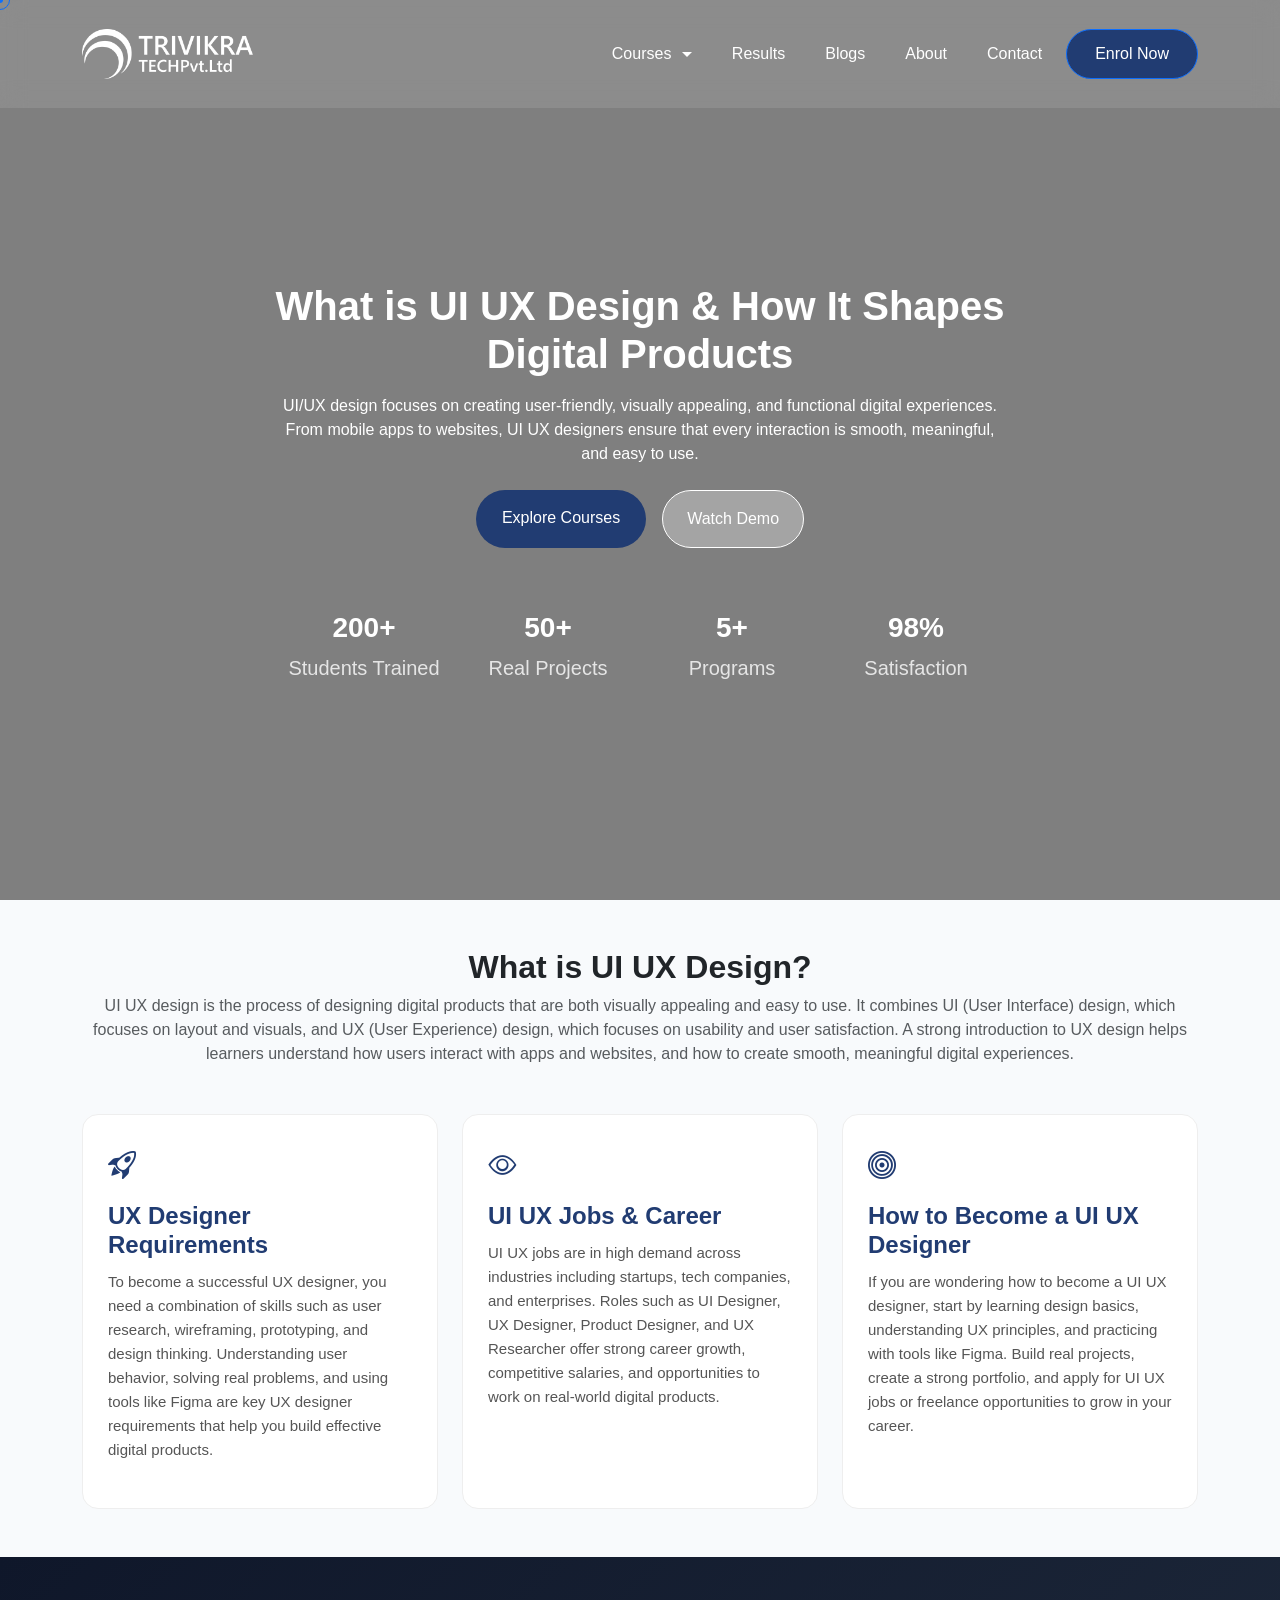
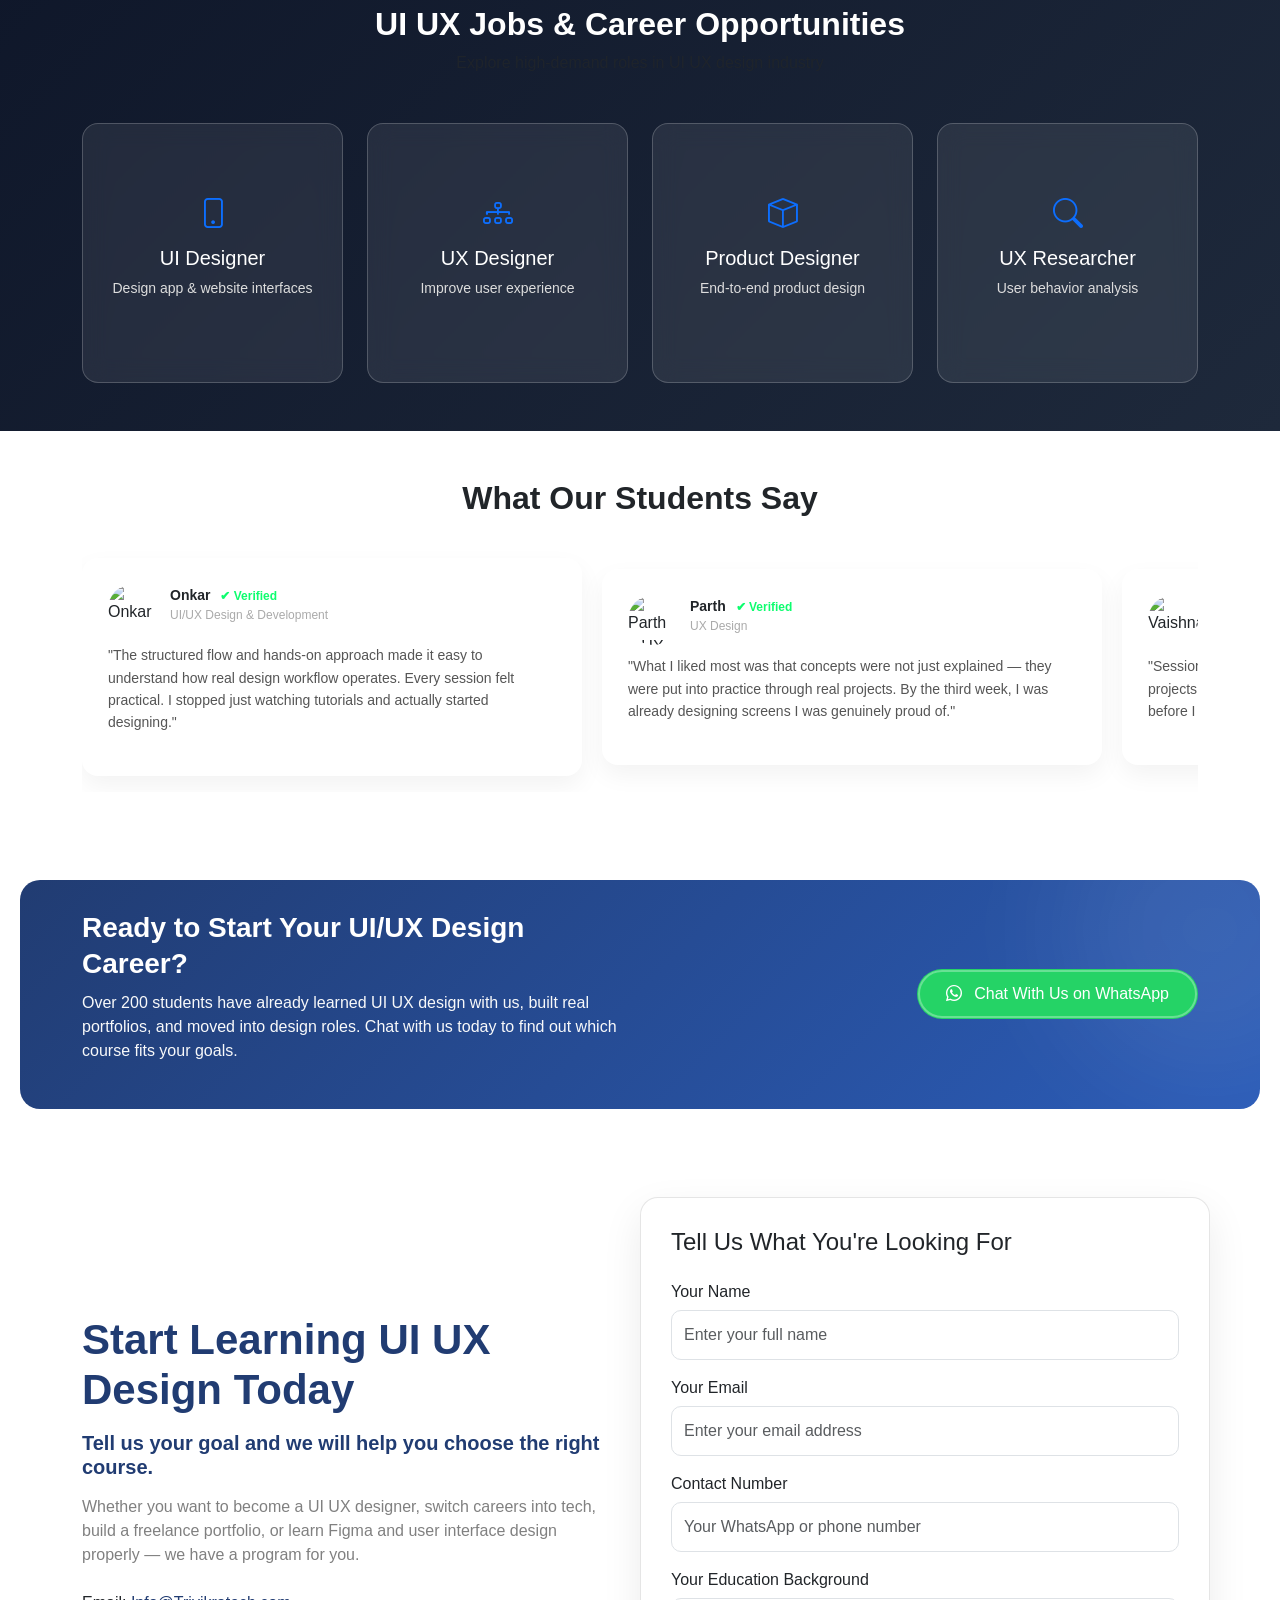
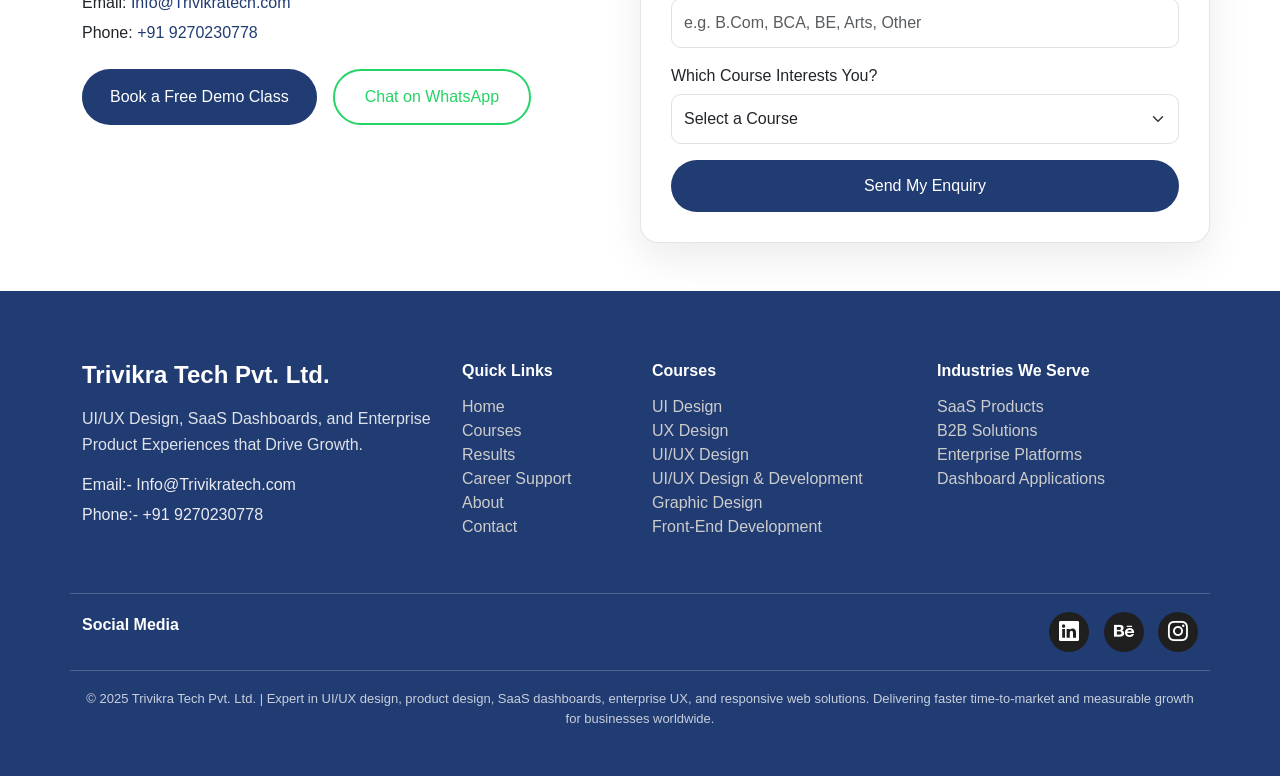
==== commit b8308765: "Git push" ====
--- a/about.html
+++ b/about.html
@@ -106,7 +106,7 @@
 <body>
 
     <div class="custom-cursor"></div>
-<div class="cursor-dot"></div>
+    <div class="cursor-dot"></div>
 
     <!-- ✅ Navbar -->
     <nav class="navbar navbar-expand-lg fixed-top glass-nav py-4">
@@ -135,9 +135,11 @@
                             <li><a class="dropdown-item" href="/ui-design-course.html">UI Design</a></li>
                             <li><a class="dropdown-item" href="/ux-design-course.html">UX Design</a></li>
                             <li><a class="dropdown-item" href="/ui-ux-design-course.html">UI/UX Design</a></li>
-                            <li><a class="dropdown-item" href="/ui-ux-development-course.html">UI/UX Design & Development</a></li>
+                            <li><a class="dropdown-item" href="/ui-ux-development-course.html">UI/UX Design &
+                                    Development</a></li>
                             <li><a class="dropdown-item" href="graphic-design-course.html">Graphic Design</a></li>
-                            <li><a class="dropdown-item" href="frontend-development-course.html">Web Development</a></li>
+                            <li><a class="dropdown-item" href="frontend-development-course.html">Web Development</a>
+                            </li>
                         </ul>
                     </li>
 
@@ -191,7 +193,7 @@
         </div>
     </div>
 
-     <!-- ✅ COURSES POPUP -->
+    <!-- ✅ COURSES POPUP -->
     <div class="courses-popup" id="coursesPopup">
         <div class="popup-overlay closePopup"></div>
 
@@ -316,15 +318,15 @@
                 <div class="col-lg-8 text-white">
 
                     <!-- Heading -->
-                    <h1 class="hero-title fw-bold">
-                        Become a UI/UX Designer <br>
-                        in 90 Days 🚀
+                    <h1 class="fw-bold">
+                        What is UI UX Design & How It Shapes Digital Products
                     </h1>
 
-                    <!-- Subtext -->
-                    <p class="hero-subtext mt-3">
-                        Learn how real apps and websites are designed — from idea to final prototype.
-                        Build projects, create portfolio, and start your design career.
+                    <p class="mt-3">
+                        UI/UX design focuses on creating user-friendly, visually appealing, and functional digital
+                        experiences.
+                        From mobile apps to websites, UI UX designers ensure that every interaction is smooth,
+                        meaningful, and easy to use.
                     </p>
 
                     <!-- CTA -->
@@ -372,62 +374,185 @@
 
     <!-- About Section -->
     <section class="mv-section py-5">
-        <div class="container">
-
-            <!-- About Us Intro -->
-            <div class="about-intro text-center mb-5">
-                <h2 class="fw-bold">About Us</h2>
-                <p class="text-muted mx-auto" style="max-width:1000px;">
-                    We help students and professionals learn practical UI/UX design skills through
-                    real projects and modern design tools. Our goal is to guide learners in building
-                    strong portfolios, understanding user experience, and creating digital products
-                    that solve real problems.
-                </p>
-            </div>
-
-            <div class="row g-4">
-
-                <!-- Mission -->
-                <div class="col-lg-4 col-md-6">
-                    <div class="mv-card">
-                        <h3>Mission</h3>
-                        <p>
-                            Our mission is to provide practical learning that helps students understand
-                            UI/UX design, work on real projects, and build a strong design portfolio.
-                        </p>
-                    </div>
-                </div>
-
-                <!-- Vision -->
-                <div class="col-lg-4 col-md-6">
-                    <div class="mv-card">
-                        <h3>Vision</h3>
-                        <p>
-                            Our vision is to build a community of creative designers who can design
-                            meaningful digital experiences for users and businesses.
-                        </p>
-                    </div>
-                </div>
-
-                <!-- Purpose -->
-                <div class="col-lg-4 col-md-6">
-                    <div class="mv-card">
-                        <h3>Purpose</h3>
-                        <p>
-                            Our purpose is to empower learners with modern design tools, practical
-                            knowledge, and industry insights to grow in their design careers.
-                        </p>
-                    </div>
-                </div>
-
-            </div>
-
-        </div>
-    </section>
-
-
-
-     <!-- ✅ REVIEWS SECTION -->
+    <div class="container">
+
+        <!-- Intro -->
+        <div class="about-intro text-center mb-5">
+            <h2 class="fw-bold">What is UI UX Design?</h2>
+            <p class="text-muted mx-auto" style="max-width:1440px;">
+                UI UX design is the process of designing digital products that are both visually appealing and easy to use.
+                It combines UI (User Interface) design, which focuses on layout and visuals, and UX (User Experience) design,
+                which focuses on usability and user satisfaction. A strong introduction to UX design helps learners understand
+                how users interact with apps and websites, and how to create smooth, meaningful digital experiences.
+            </p>
+        </div>
+
+        <div class="row g-4">
+
+            <!-- Mission -->
+            <div class="col-lg-4 col-md-6">
+                <div class="mv-card-clean">
+
+                    <div class="mv-icon">
+                        <i class="bi bi-rocket-takeoff"></i>
+                    </div>
+
+                    <h4>UX Designer Requirements</h4>
+
+                    <p>
+                        To become a successful UX designer, you need a combination of skills such as user research,
+                        wireframing, prototyping, and design thinking. Understanding user behavior, solving real problems,
+                        and using tools like Figma are key UX designer requirements that help you build effective digital products.
+                    </p>
+
+                </div>
+            </div>
+
+            <!-- Vision -->
+            <div class="col-lg-4 col-md-6">
+                <div class="mv-card-clean">
+
+                    <div class="mv-icon">
+                        <i class="bi bi-eye"></i>
+                    </div>
+
+                    <h4>UI UX Jobs & Career</h4>
+
+                    <p>
+                        UI UX jobs are in high demand across industries including startups, tech companies, and enterprises.
+                        Roles such as UI Designer, UX Designer, Product Designer, and UX Researcher offer strong career growth,
+                        competitive salaries, and opportunities to work on real-world digital products.
+                    </p>
+
+                </div>
+            </div>
+
+            <!-- Purpose -->
+            <div class="col-lg-4 col-md-6">
+                <div class="mv-card-clean">
+
+                    <div class="mv-icon">
+                        <i class="bi bi-bullseye"></i>
+                    </div>
+
+                    <h4>How to Become a UI UX Designer</h4>
+
+                    <p>
+                        If you are wondering how to become a UI UX designer, start by learning design basics,
+                        understanding UX principles, and practicing with tools like Figma. Build real projects,
+                        create a strong portfolio, and apply for UI UX jobs or freelance opportunities to grow in your career.
+                    </p>
+
+                </div>
+            </div>
+
+        </div>
+
+    </div>
+</section>
+
+    <!-- ✅ UI UX JOBS -->
+<section class="py-5 jobs-section">
+    <div class="container">
+
+        <div class="text-center mb-5">
+            <h2 class="fw-bold">UI UX Jobs & Career Opportunities</h2>
+            <p class="text-muted">
+                Explore high-demand roles in UI UX design industry
+            </p>
+        </div>
+
+        <div class="row g-4">
+
+            <!-- CARD -->
+            <div class="col-md-3">
+                <div class="job-card">
+                    <div class="card-inner">
+
+                        <!-- FRONT -->
+                        <div class="card-front">
+                            <i class="bi bi-phone icon"></i>
+                            <h5>UI Designer</h5>
+                            <p>Design app & website interfaces</p>
+                        </div>
+
+                        <!-- BACK -->
+                        <div class="card-back">
+                            <h5>UI Designer</h5>
+                            <p>
+                                Create visually appealing layouts, design systems,
+                                and responsive interfaces for modern products.
+                            </p>
+                        </div>
+
+                    </div>
+                </div>
+            </div>
+
+            <!-- Repeat for others -->
+            <div class="col-md-3">
+                <div class="job-card">
+                    <div class="card-inner">
+                        <div class="card-front">
+                            <i class="bi bi-diagram-3 icon"></i>
+                            <h5>UX Designer</h5>
+                            <p>Improve user experience</p>
+                        </div>
+                        <div class="card-back">
+                            <h5>UX Designer</h5>
+                            <p>
+                                Focus on usability, user flows, wireframes,
+                                and solving real user problems.
+                            </p>
+                        </div>
+                    </div>
+                </div>
+            </div>
+
+            <div class="col-md-3">
+                <div class="job-card">
+                    <div class="card-inner">
+                        <div class="card-front">
+                            <i class="bi bi-box icon"></i>
+                            <h5>Product Designer</h5>
+                            <p>End-to-end product design</p>
+                        </div>
+                        <div class="card-back">
+                            <h5>Product Designer</h5>
+                            <p>
+                                Handle full product lifecycle from idea to execution.
+                            </p>
+                        </div>
+                    </div>
+                </div>
+            </div>
+
+            <div class="col-md-3">
+                <div class="job-card">
+                    <div class="card-inner">
+                        <div class="card-front">
+                            <i class="bi bi-search icon"></i>
+                            <h5>UX Researcher</h5>
+                            <p>User behavior analysis</p>
+                        </div>
+                        <div class="card-back">
+                            <h5>UX Researcher</h5>
+                            <p>
+                                Conduct research, testing, and insights to improve UX.
+                            </p>
+                        </div>
+                    </div>
+                </div>
+            </div>
+
+        </div>
+
+    </div>
+</section>
+
+
+
+    <!-- ✅ REVIEWS SECTION -->
     <!-- PURPOSE: Social proof, Review schema microdata, E-E-A-T -->
     <section class="student-section py-5">
         <div class="container">
@@ -553,6 +678,7 @@
 
 
 
+
     <!-- ✅ CONNECT BANNER -->
     <!-- PURPOSE: Emotional CTA — speaks to career-switcher audience directly -->
     <section class="connect d-flex align-items-center">
@@ -613,7 +739,7 @@
                     </div>
 
                     <div class="d-flex flex-wrap gap-3 mt-4">
-                        <button class="demo-btn" id="demoBtn" type="button" >Book a Free Demo Class</button>
+                        <button class="demo-btn" id="demoBtn" type="button">Book a Free Demo Class</button>
 
                         <a href="https://wa.me/919270230778?text=Hi%20Trivikra%20Tech,%20I%20am%20interested%20in%20your%20UI%20UX%20design%20courses."
                             target="_blank" class="btn whatsapp-btn">
@@ -787,10 +913,13 @@
     </footer>
 
     <!-- Bootstrap JS -->
-<script src="https://cdn.jsdelivr.net/npm/bootstrap@5.3.2/dist/js/bootstrap.bundle.min.js"></script>
+    <script src="https://cdn.jsdelivr.net/npm/bootstrap@5.3.2/dist/js/bootstrap.bundle.min.js"></script>
     <script src="https://cdn.jsdelivr.net/npm/swiper@11/swiper-bundle.min.js"></script>
     <script src="script.js"></script>
 
+
+   
+
 </body>
 
 </html>
--- a/style.css
+++ b/style.css
@@ -9,6 +9,45 @@
   cursor: none;
 }
 
+
+/* download button */
+.download-btn {
+  margin-top: 16px;
+  display: inline-block;
+  position: relative;
+  overflow: hidden;
+
+  border: 1px solid #000;
+  background: #fff;
+  color: #000;
+
+  border-radius: 8px;
+  padding: 12px;
+
+  font-size: 16px;
+  font-weight: 300;
+
+  text-align: center;
+  text-decoration: none;
+
+  transition: all 0.3s ease;
+  cursor: pointer;
+}
+
+/* 🔥 Hover Lift + Shadow */
+.download-btn:hover {
+  transform: translateY(-4px) scale(1.02);
+  box-shadow: 0 20px 50px rgba(0, 0, 0, 0.25);
+  background: #213C72;
+  color: #fff;
+  border-color: #213C72;
+}
+
+/* ⚡ Click (Press Effect) */
+.download-btn:active {
+  transform: translateY(1px) scale(0.98);
+  box-shadow: 0 8px 20px rgba(0, 0, 0, 0.15);
+}
 
 
 
@@ -388,7 +427,7 @@
 }
 
 .hold-content {
-  max-width: 870px;
+  max-width: 1440px;
   width: 100%;
   margin: 0 auto;
 }
@@ -401,7 +440,7 @@
 .hero-subtext {
   font-size: 16px;
   color: #ddd;
-  max-width: 700px;
+  max-width: 1440px;
   margin: 0 auto;
 }
 
@@ -1458,61 +1497,7 @@
 
 
 
-/* chat bot */
-.chatbot-box {
-  background: white;
-  padding: 18px;
-
-  display: flex;
-  flex-direction: column;
-  height: 100%;
-}
-
-.chat-messages {
-  flex: 1;
-  max-height: 200px;
-  overflow-y: auto;
-  margin-bottom: 10px;
-  font-size: 13px;
-}
-
-.bot-message {
-  background: #f1f1f1;
-  padding: 8px 10px;
-
-  margin-bottom: 6px;
-}
-
-.user-message {
-  background: #213C72;
-  color: white;
-  padding: 8px 10px;
-
-  margin-bottom: 6px;
-  text-align: right;
-}
-
-.chat-input-area {
-  display: flex;
-  gap: 6px;
-}
-
-.chat-input-area input {
-  flex: 1;
-
-  border: 1px solid #ddd;
-  padding: 6px 10px;
-  font-size: 13px;
-}
-
-.chat-input-area button {
-  background: #213C72;
-  border: none;
-  color: white;
-
-  padding: 6px 12px;
-  cursor: pointer;
-}
+
 
 /* MORE DEMOS */
 .more-demos {
--- a/css/result.css
+++ b/css/result.css
@@ -22,6 +22,7 @@
 }
 
 .student-desc {
+    font-size: 14px;
     color: #555;
     margin-bottom: 20px;
 }
@@ -60,41 +61,58 @@
 
 
 /* About Page */
-.mv-section{
-background:#ffffff;
-}
-
-.mv-card{
-background:white;
-border-radius:16px;
-padding:30px;
-border:1px solid #ddd;
-transition:all .35s ease;
-height:100%;
-}
-
-.mv-card h3{
-font-weight:600;
-margin-bottom:15px;
-}
-
-.mv-card p{
-color:#555;
-line-height:1.6;
-}
-
-/* Hover interaction */
-
-.mv-card:hover{
-transform:translateY(-8px);
-box-shadow:0 15px 40px rgba(0,0,0,0.1);
-border-color:#0d6efd;
-}
-
-
-
-
-
+/* SECTION BG */
+.mv-section {
+  background: #f8fafc;
+}
+
+/* CARD */
+.mv-card-clean {
+  background: #fff;
+  padding: 30px 25px;
+  border-radius: 16px;
+  border: 1px solid #eee;
+  height: 100%;
+  transition: all 0.3s ease;
+}
+
+/* ICON */
+.mv-card-clean .mv-icon {
+  font-size: 28px;
+  color: #213C72;
+  margin-bottom: 15px;
+}
+
+/* TITLE */
+.mv-card-clean h4 {
+    color: #213C72;
+  font-weight: 600;
+  margin-bottom: 10px;
+}
+
+/* TEXT */
+.mv-card-clean p {
+  color: #555;
+  font-size: 15px;
+  line-height: 1.6;
+}
+
+/* HOVER */
+.mv-card-clean:hover {
+  transform: translateY(-6px);
+  box-shadow: 0 12px 30px rgba(0,0,0,0.08);
+  border-color: #0d6efd;
+}
+
+/* ICON HOVER */
+.mv-card-clean:hover .mv-icon {
+  transform: scale(1);
+}
+
+
+
+
+/* review cards */
 .review-card {
     background: rgba(255, 255, 255, 0.05);
     border-radius: 16px;
@@ -200,4 +218,88 @@
         transform: scale(1.4);
         opacity: 0;
     }
+}
+
+
+
+/* ROADMAP LINE */
+/* BASE LINE */
+
+
+
+
+
+
+/* JOB CARD WRAPPER */
+.job-card {
+  perspective: 1000px;
+  position: relative;
+}
+
+/* INNER FLIP */
+.card-inner {
+  position: relative;
+  width: 100%;
+  height: 260px;
+  transition: transform 0.7s;
+  transform-style: preserve-3d;
+}
+
+/* FLIP ON HOVER */
+.job-card:hover .card-inner {
+  transform: rotateY(180deg);
+}
+
+/* FRONT & BACK */
+.card-front,
+.card-back {
+  position: absolute;
+  width: 100%;
+  height: 100%;
+  padding: 25px;
+  border-radius: 16px;
+
+  /* GLASS EFFECT */
+  background: rgba(255, 255, 255, 0.08);
+  backdrop-filter: blur(12px);
+  border: 1px solid rgba(255, 255, 255, 0.2);
+
+  text-align: center;
+  backface-visibility: hidden;
+  transition: 0.3s;
+}
+
+/* FRONT */
+.card-front {
+  display: flex;
+  flex-direction: column;
+  justify-content: center;
+}
+
+/* BACK */
+.card-back {
+  transform: rotateY(180deg);
+  display: flex;
+  flex-direction: column;
+  justify-content: center;
+}
+
+/* ICON */
+.icon {
+  font-size: 30px;
+  margin-bottom: 10px;
+  color: #0d6efd;
+}
+
+/* DARK BG SECTION */
+.jobs-section {
+  background: linear-gradient(135deg, #0f172a, #1e293b);
+  color: #fff;
+}
+
+/* TEXT FIX */
+.card-front p,
+.card-back p {
+  font-size: 14px;
+  color: #ddd;
 }
